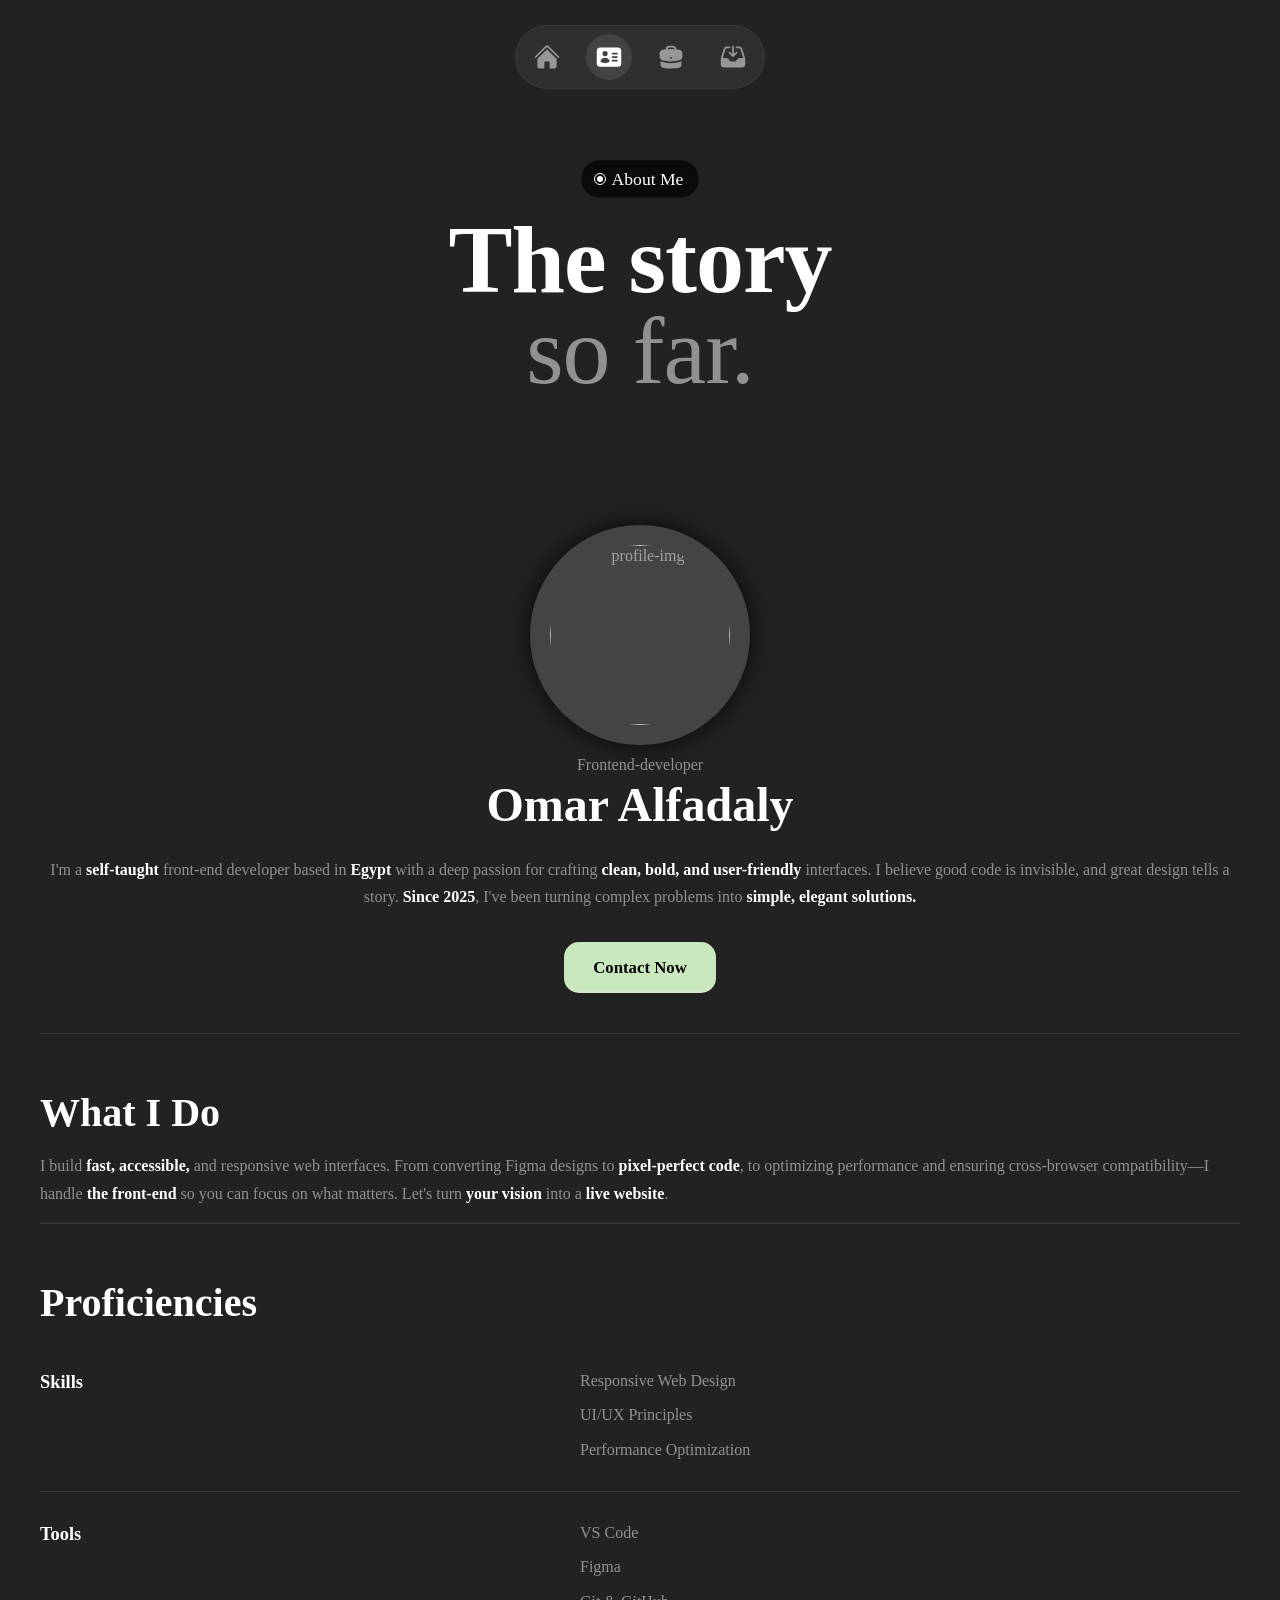
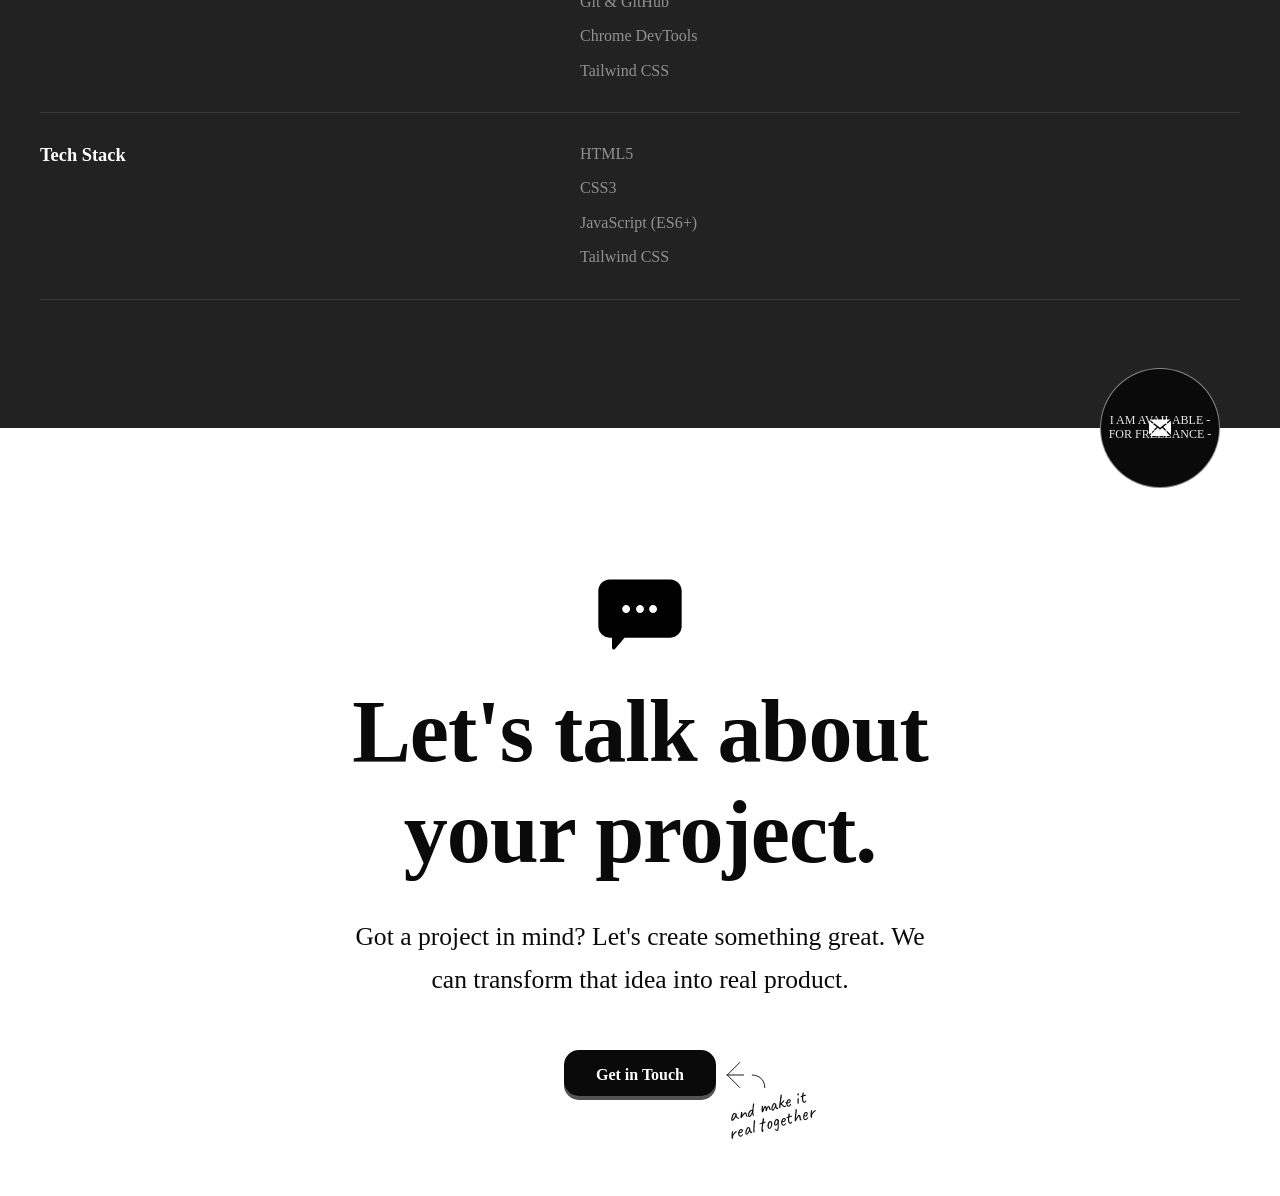
==== about.html @ 35fa27f4 "add new things" ====
<html>
  <head>
    <meta charset="UTF-8" />
    <meta name="viewport" content="width=device-width, initial-scale=1.0" />
    <meta http-equiv="X-UA-Compatible" content="ie=edge" />
    <title>About</title>
    <link rel="stylesheet" href="Css/normalize.css" />
    <link rel="stylesheet" href="/Css/framework.css" />
    <link rel="stylesheet" href="Css/main.css" />
    <link rel="preconnect" href="https://fonts.googleapis.com" />
    <link rel="preconnect" href="https://fonts.gstatic.com" crossorigin />
    <link
      href="https://fonts.googleapis.com/css2?family=Cause:wght@100..900&display=swap"
      rel="stylesheet"
    />
    <link rel="preconnect" href="https://fonts.googleapis.com" />
    <link rel="preconnect" href="https://fonts.gstatic.com" crossorigin />
    <link
      href="https://fonts.googleapis.com/css2?family=Caveat:wght@400..700&display=swap"
      rel="stylesheet"
    />
  </head>
  <body>
      <header>
    <nav>
      <ul>
        <li>
          <a href="index.html" aria-label="Home"><svg aria-hidden="true" xmlns="http://www.w3.org/2000/svg" viewBox="0 0 24 24" fill="currentColor" class="size-6">
              <path d="M11.47 3.841a.75.75 0 0 1 1.06 0l8.69 8.69a.75.75 0 1 0 1.06-1.061l-8.689-8.69a2.25 2.25 0 0 0-3.182 0l-8.69 8.69a.75.75 0 1 0 1.061 1.06l8.69-8.689Z" />
              <path d="m12 5.432 8.159 8.159c.03.03.06.058.091.086v6.198c0 1.035-.84 1.875-1.875 1.875H15a.75.75 0 0 1-.75-.75v-4.5a.75.75 0 0 0-.75-.75h-3a.75.75 0 0 0-.75.75V21a.75.75 0 0 1-.75.75H5.625a1.875 1.875 0 0 1-1.875-1.875v-6.198a2.29 2.29 0 0 0 .091-.086L12 5.432Z" />
            </svg>
          </a>
        </li>
        <li>
          <a href="about.html" class="active" aria-label"about"><svg aria-hidden"true" xmlns="http://www.w3.org/2000/svg" viewBox="0 0 24 24" fill="currentColor" class="size-6">
              <path fill-rule="evenodd" d="M4.5 3.75a3 3 0 0 0-3 3v10.5a3 3 0 0 0 3 3h15a3 3 0 0 0 3-3V6.75a3 3 0 0 0-3-3h-15Zm4.125 3a2.25 2.25 0 1 0 0 4.5 2.25 2.25 0 0 0 0-4.5Zm-3.873 8.703a4.126 4.126 0 0 1 7.746 0 .75.75 0 0 1-.351.92 7.47 7.47 0 0 1-3.522.877 7.47 7.47 0 0 1-3.522-.877.75.75 0 0 1-.351-.92ZM15 8.25a.75.75 0 0 0 0 1.5h3.75a.75.75 0 0 0 0-1.5H15ZM14.25 12a.75.75 0 0 1 .75-.75h3.75a.75.75 0 0 1 0 1.5H15a.75.75 0 0 1-.75-.75Zm.75 2.25a.75.75 0 0 0 0 1.5h3.75a.75.75 0 0 0 0-1.5H15Z" clip-rule="evenodd" />
            </svg>
          </a>
        </li>
        <li>
          <a href="projects.html"><svg xmlns="http://www.w3.org/2000/svg" viewBox="0 0 24 24" fill="currentColor" class="size-6">
              <path fill-rule="evenodd" d="M7.5 5.25a3 3 0 0 1 3-3h3a3 3 0 0 1 3 3v.205c.933.085 1.857.197 2.774.334 1.454.218 2.476 1.483 2.476 2.917v3.033c0 1.211-.734 2.352-1.936 2.752A24.726 24.726 0 0 1 12 15.75c-2.73 0-5.357-.442-7.814-1.259-1.202-.4-1.936-1.541-1.936-2.752V8.706c0-1.434 1.022-2.7 2.476-2.917A48.814 48.814 0 0 1 7.5 5.455V5.25Zm7.5 0v.09a49.488 49.488 0 0 0-6 0v-.09a1.5 1.5 0 0 1 1.5-1.5h3a1.5 1.5 0 0 1 1.5 1.5Zm-3 8.25a.75.75 0 1 0 0-1.5.75.75 0 0 0 0 1.5Z" clip-rule="evenodd" />
              <path d="M3 18.4v-2.796a4.3 4.3 0 0 0 .713.31A26.226 26.226 0 0 0 12 17.25c2.892 0 5.68-.468 8.287-1.335.252-.084.49-.189.713-.311V18.4c0 1.452-1.047 2.728-2.523 2.923-2.12.282-4.282.427-6.477.427a49.19 49.19 0 0 1-6.477-.427C4.047 21.128 3 19.852 3 18.4Z" />
            </svg>
          </a>
        </li>
        <li>
          <a href="contact.html"><svg xmlns="http://www.w3.org/2000/svg" viewBox="0 0 24 24" fill="currentColor" class="size-6">
              <path fill-rule="evenodd" d="M5.478 5.559A1.5 1.5 0 0 1 6.912 4.5H9A.75.75 0 0 0 9 3H6.912a3 3 0 0 0-2.868 2.118l-2.411 7.838a3 3 0 0 0-.133.882V18a3 3 0 0 0 3 3h15a3 3 0 0 0 3-3v-4.162c0-.299-.045-.596-.133-.882l-2.412-7.838A3 3 0 0 0 17.088 3H15a.75.75 0 0 0 0 1.5h2.088a1.5 1.5 0 0 1 1.434 1.059l2.213 7.191H17.89a3 3 0 0 0-2.684 1.658l-.256.513a1.5 1.5 0 0 1-1.342.829h-3.218a1.5 1.5 0 0 1-1.342-.83l-.256-.512a3 3 0 0 0-2.684-1.658H3.265l2.213-7.191Z" clip-rule="evenodd" />
              <path fill-rule="evenodd" d="M12 2.25a.75.75 0 0 1 .75.75v6.44l1.72-1.72a.75.75 0 1 1 1.06 1.06l-3 3a.75.75 0 0 1-1.06 0l-3-3a.75.75 0 0 1 1.06-1.06l1.72 1.72V3a.75.75 0 0 1 .75-.75Z" clip-rule="evenodd" />
            </svg>
          </a>
        </li>
      </ul>
    </nav>
  </header>
    <section class="about" id="about">
      <span class="main-header">About Me</span>
      <span class="section-header"><b>The story</b> <br />so far.</span>
      <div class="container">
        <div class="bio">
          <div class="pro-img">
            <div>
              <img src="Images/profile.jpg" alt="profile-img" />
            </div>
          </div>
          <div class="header">
            <span class="x-position">Frontend-developer</span>
            <span>Web Designer</span>
            <h2 class="about-main-header">Omar Alfadaly</h2>
          </div>
          <p>
            I'm a <strong>self-taught</strong> front-end developer based in
            <strong>Egypt</strong> with a deep passion for crafting
            <strong>clean, bold, and user-friendly</strong> interfaces. I
            believe good code is invisible, and great design tells a story.
            <strong>Since 2025</strong>, I've been turning complex problems into
            <strong>simple, elegant solutions.</strong>
          </p>
          <a class="main" href="contact.html">Contact Now</a>
        </div>
        <div class="what-ido">
          <h3>What I Do</h3>
          <p>
            I build <strong>fast, accessible,</strong> and responsive web
            interfaces. From converting Figma designs to
            <strong>pixel-perfect code</strong>, to optimizing performance and
            ensuring cross-browser compatibility—I handle <strong>the front-end</strong> so you
            can focus on what matters. Let's turn
            <strong>your vision</strong> into a <strong>live website</strong>.
          </p>
        </div>
        <div class="proficiencies">
          <h3>Proficiencies</h3>
          <div class="skills">
            <h4>Skills</h4>
            <ul>
              <li>Responsive Web Design</li>
              <li>UI/UX Principles</li>
              <li>Performance Optimization</li>
            </ul>
          </div>
          <div class="tools">
            <h4>Tools</h4>
            <ul>
              <li>VS Code</li>
              <li>Figma</li>
              <li>Git & GitHub</li>
              <li>Chrome DevTools</li>
              <li>Tailwind CSS</li>
            </ul>
          </div>
          <div class="tech-stack">
            <h4>Tech Stack</h4>
            <ul>
              <li>HTML5</li>
              <li>CSS3</li>
              <li>JavaScript (ES6+)</li>
              <li>Tailwind CSS</li>
            </ul>
          </div>
        </div>
      </div>
    </section>
          <footer class="lets-talk">
        <div>
          <div class="writing">
            <svg
              fill="#000000"
              version="1.1"
              id="Capa_1"
              xmlns="http://www.w3.org/2000/svg"
              xmlns:xlink="http://www.w3.org/1999/xlink"
              width="181px"
              height="181px"
              viewBox="-30.22 -30.22 362.61 362.61"
              xml:space="preserve"
              transform="matrix(-1, 0, 0, 1, 0, 0)rotate(0)"
              stroke="#000000"
              stroke-width="0.0030216699999999997"
            >
              <g id="SVGRepo_bgCarrier" stroke-width="0"></g>
              <g
                id="SVGRepo_tracerCarrier"
                stroke-linecap="round"
                stroke-linejoin="round"
                stroke="#666666"
                stroke-width="1.8130019999999998"
              ></g>
              <g id="SVGRepo_iconCarrier">
                <g>
                  <path
                    d="M261.155,24.004H41.007C18.39,24.004,0,42.402,0,65.017v129.092c0,22.613,18.39,41.012,41.007,41.012h166.17l34.588,40.869 c1.183,1.405,2.918,2.174,4.695,2.174c0.709,0,1.418-0.133,2.114-0.385c2.426-0.889,4.035-3.194,4.035-5.764V235.12h8.551 c22.614,0,41.007-18.398,41.007-41.012V65.017C302.162,42.402,283.775,24.004,261.155,24.004z M103.751,145.733 c-7.944,0-14.384-6.438-14.384-14.376c0-7.95,6.44-14.387,14.384-14.387c7.938,0,14.381,6.437,14.381,14.387 C118.132,139.296,111.689,145.733,103.751,145.733z M151.078,145.733c-7.944,0-14.381-6.438-14.381-14.376 c0-7.95,6.437-14.387,14.381-14.387c7.938,0,14.379,6.437,14.379,14.387C165.457,139.296,159.016,145.733,151.078,145.733z M201.365,145.733c-7.944,0-14.388-6.438-14.388-14.376c0-7.95,6.443-14.387,14.388-14.387c7.938,0,14.382,6.437,14.382,14.387 C215.747,139.296,209.303,145.733,201.365,145.733z"
                  ></path>
                </g>
              </g>
            </svg>
          </div>
          <span class="available"
            ><div class="circle-icon">
              <svg
                viewBox="0 -3.5 32 32"
                version="1.1"
                xmlns="http://www.w3.org/2000/svg"
                xmlns:xlink="http://www.w3.org/1999/xlink"
                xmlns:sketch="http://www.bohemiancoding.com/sketch/ns"
                fill="#ffffff"
              >
                <g id="SVGRepo_bgCarrier" stroke-width="0"></g>
                <g
                  id="SVGRepo_tracerCarrier"
                  stroke-linecap="round"
                  stroke-linejoin="round"
                ></g>
                <g id="SVGRepo_iconCarrier">
                  <title>mail</title>
                  <desc>Created with Sketch Beta.</desc>
                  <defs></defs>
                  <g
                    id="Page-1"
                    stroke="none"
                    stroke-width="1"
                    fill="none"
                    fill-rule="evenodd"
                    sketch:type="MSPage"
                  >
                    <g
                      id="Icon-Set-Filled"
                      sketch:type="MSLayerGroup"
                      transform="translate(-414.000000, -261.000000)"
                      fill="#ffffff"
                    >
                      <path
                        d="M430,275.916 L426.684,273.167 L415.115,285.01 L444.591,285.01 L433.235,273.147 L430,275.916 L430,275.916 Z M434.89,271.89 L445.892,283.329 C445.955,283.107 446,282.877 446,282.634 L446,262.862 L434.89,271.89 L434.89,271.89 Z M414,262.816 L414,282.634 C414,282.877 414.045,283.107 414.108,283.329 L425.147,271.927 L414,262.816 L414,262.816 Z M445,261 L415,261 L430,273.019 L445,261 L445,261 Z"
                        id="mail"
                        sketch:type="MSShapeGroup"
                      ></path>
                    </g>
                  </g>
                </g>
              </svg>
            </div>
            <div class="circle-text" id="my-circle-text">
              I AM AVAILABLE - FOR FREELANCE -
            </div>
          </span>
          <span class="head">Let's talk about your project.</span>
          <p>
            Got a project in mind? Let's create something great. We can
            transform that idea into real product.
          </p>
          <div class="getin-touch">
            <a href="contact.html">Get in Touch</a>
            <div class="arrow">
              <svg
                viewBox="0 0 24 24"
                fill="none"
                xmlns="http://www.w3.org/2000/svg"
                transform="rotate(270)"
              >
                <g id="SVGRepo_bgCarrier" stroke-width="0"></g>
                <g
                  id="SVGRepo_tracerCarrier"
                  stroke-linecap="round"
                  stroke-linejoin="round"
                  stroke="#CCCCCC"
                  stroke-width="0.144"
                ></g>
                <g id="SVGRepo_iconCarrier">
                  <path
                    d="M12 4.5L17 9.5M12 4.5L7 9.5M12 4.5L12 11M12 14.5C12 16.1667 11 19.5 7 19.5"
                    stroke="#000000"
                    stroke-width="0.36"
                    stroke-linecap="round"
                    stroke-linejoin="round"
                  ></path>
                </g>
              </svg>
            </div>
            <p class="together">
              and make it <br />
              real together
            </p>
          </div>
        </div>
      </footer>
    <script src="https://cdn.jsdelivr.net/npm/circletype@2.3.0/dist/circletype.min.js"></script>

    <!-- ۲. الكود السحري بتاعنا -->
    <script>
      // بنختار العنصر اللي فيه النص بتاعنا
      var element = document.getElementById("my-circle-text");

      // بننشئ دايرة جديدة حوالين النص
      var circleType = new CircleType(element);

      // ونسيب Half القطر فاضي، المكتبة هتظبطه تلقائي
      circleType.radius();
    </script>
  </body>
</html>
---- Css/framework.css ----
.center-flex {
  display: flex;
  align-items: center;
  justify-content: center;
}

.between-flex {
  display: flex;
  align-items: center;
  justify-content: space-between;
}

.center-position {
  position: absolute;
  top: 50%;
  left: 50%;
  transform: translate(-50%, -50%);
}

.y-position {
  position: absolute;
  top: 50%;
  transform: translateY(-50%);
}

.x-position {
  position: absolute;
  left: 50%;
  transform: translateX(-50%);
}

.circle-100 {
  width: 100px;
  height: 100px;
  border-radius: 50%;
}

.circle-200 {
  width: 200px;
  height: 200px;
  border-radius: 50%;
}
---- Css/main.css ----
* {
  box-sizing: border-box;
  font-family: "Cause", cursive;
}

/* ===== Light Mode (Default) ===== */
:root {
  /* خلفيات */
  --color-bg-primary: #222222; /* الخلفية الرئيسية (البيج كاملة) */
  --color-bg-secondary: #0a0a0a; /* خلفية الأقسام المختلفة */
  --color-bg-tertiary: #0a0a0a; /* خلفية البطاقات والعناصر المرتفعة */

  /* نصوص */
  --color-text-primary: #ffffff; /* النص الأساسي (عناوين وفقرات رئيسية) */
  --color-text-secondary: rgba(
    255,
    255,
    255,
    0.75
  ); /* نص ثانوي (وصف، تواريخ) */
  --color-text-tertiary: rgba(255, 255, 255, 0.5); /* نص خافت جداً */
  --color-text-inverted: #000000; /* نص معكوس على خلفيات فاتحة */

  /* إبراز وتفاعل */
  --color-accent: #2b7fff; /* لون الإبراز الأساسي (أزرق) */
  --color-accent-hover: #1a5fd4; /* لون الإبراز عند التحويم */
  --color-accent-subtle: rgba(43, 127, 255, 0.15); /* خلفية خفيفة للإبراز */

  /* تأثيرات خاصة */
  --color-effect: #cae8bd; /* لون التأثيرات الخضراء (زي stroke خفيف أو glow) */

  /* حدود وفواصل */
  --color-border: #2a2a2a; /* حدود خفيفة داكنة */
  --color-border-light: #333333; /* حدود أفتح قليلاً */

  --main-line-height: 1.7;

  /* ظلال (للعناصر المرتفعة) */
  --shadow-sm: 0 2px 4px rgba(0, 0, 0, 0.4);
  --shadow-md: 0 6px 12px rgba(0, 0, 0, 0.5);
  --shadow-lg: 0 12px 24px rgba(0, 0, 0, 0.6);

  /* لون الخلفية للـ body مثلاً */
  --color-body: var(--color-bg-primary);
}

html {
  scroll-behavior: smooth;
}

body {
  background: var(--color-bg-primary, #222222);
  color: var(--color-text-tertiary);
}

section:not(.projects) {
  overflow: hidden;
}

@media (min-width: 768px) {
  section {
    padding: 15rem 1.5rem 0;
  }
}

.container {
  padding-right: 1rem;
  padding-left: 1rem;
  margin-right: auto;
  margin-left: auto;
}

/* الشاشات الكبيرة جداً (الديسكتوب العريض، >= 1200px) */
@media (min-width: 1200px) {
  .container {
    max-width: 1632px;
  }
}

/* Headers */

.main-header {
  display: block;
  color: var(--color-text-primary, #ffffff);
  background-color: #0a0a0a;
  font-weight: 500;
  font-size: 1.1rem;
  width: fit-content;
  padding: 8px 15px 8px 30px;
  margin: 0 auto 2.5rem;
  position: relative;
  border-radius: 50px;
  border: 1px solid rgba(255, 255, 255, 0.03);
  opacity: 0;
  transform: translateX(-150px);
  animation: smooth-right 1.25s 0.6s cubic-bezier(0.075, 0.82, 0.165, 1)
    forwards;
}

@media (min-width: 768px) {
  .main-header {
    font-size: 1.1rem;
    margin: 0 auto 3rem;
    transform: translateX(-300px);
    animation: smooth-right 1.5s 1s cubic-bezier(0.075, 0.82, 0.165, 1) forwards;
  }
}

.main-header::before {
  content: "";
  position: absolute;
  left: 15px;
  top: 50%;
  transform: translateY(-50%);
  width: 6px;
  height: 6px;
  border-radius: 50%;
  background-color: var(--color-text-primary, #ffffff);
}

.main-header::after {
  content: "";
  position: absolute;
  left: 12px;
  top: 50%;
  transform: translateY(-50%);
  width: 10px;
  height: 10px;
  border: 1px solid var(--color-text-primary, #ffffff);
  border-radius: 50%;
}

.second-header {
  display: flex;
  align-items: center;
  justify-content: space-between;
  gap: 1rem;
}

.second-header .third-header {
  color: var(--color-text-secondary, rgba(255, 255, 255, 0.75));
  font-size: 1.2rem;
  width: fit-content;
}

@media (min-width: 768px) {
  .second-header .third-header {
    font-size: 1.5rem;
  }
}

.second-header .third-header > span {
  color: var(--color-text-primary, #ffffff);
}

.second-header > .line {
  height: 2px;
  width: 1px;
  flex: 1 0 0;
  background-color: rgba(255, 255, 255, 0.08);
}

.second-header > a {
  color: var(--color-effect);
  box-shadow: none;
  transition: all 0.1s ease-in;
}

@media (min-width: 768px) {
  .second-header > a:hover {
    color: white;
  }
}

section .section-header {
  display: block;
  text-align: center;
  font-size: 2.5rem;
  line-height: 0.95;
  letter-spacing: -1px;
  transform: translateX(150px);
  opacity: 0;
  margin: -2rem 0 4rem;
  animation: smooth-right 1.25s 0.6s cubic-bezier(0.075, 0.82, 0.165, 1)
    forwards;
}

@media (min-width: 768px) {
  section .section-header {
    font-size: 4rem;
    margin: -2rem 0 6rem;
    animation: smooth-right 1.25s 1.05s cubic-bezier(0.075, 0.82, 0.165, 1)
      forwards;
  }
}

@media (min-width: 1199px) {
  section .section-header {
    font-size: 6rem;
    margin: -2rem 0 8rem;
  }
}

section .section-header b {
  color: white;
  font-weight: 600;
}

/* Headers end */

/* Buttons start */

a:not(nav a) {
  box-shadow: inset 0 -4px 0 0 rgba(255, 255, 255, 0.1);
}

a.main:hover {
  box-shadow: 0 8px 25px rgba(202, 232, 189, 0.3);
}

@media (max-width: 767px) {
  a > span:first-child {
    display: none;
  }
}

@media (min-width: 768px) {
  a:not(nav a) {
    transition:
      opacity 0.1s cubic-bezier(0.075, 0.82, 0.165, 1),
      transform 0.2s ease-in;
    overflow: hidden;
    position: relative;
  }

  a > span {
    display: block;
    transition: all 0.3s ease;
  }

  a:hover:not(nav a) {
    opacity: 0.9;
    transform: translateY(-2px);
  }

  a:active:not(nav a) {
    transform: scale(0.99);
  }

  a:hover > span:first-child {
    transform: translateY(-2.2rem);
    opacity: 0;
  }

  a:hover > span:last-child {
    transform: translateY(-1.2rem);
    opacity: 1;
  }

  a > span:last-child {
    transform: translateY(2rem);
    opacity: 0;
  }
}

/* Footer starts */

.lets-talk {
  background-color: white;
  color: var(--color-bg-secondary);
  padding: 6rem 2rem;
  text-align: center;
  position: relative;
}

@media (max-width: 767px) {
  .lets-talk {
    padding: 6rem 2rem 8rem;
  }
}

.lets-talk > div {
  max-width: 600px;
  margin: 0 auto;
}

.lets-talk .writing {
  margin: 0 0 -1.5rem;
}

.lets-talk .writing svg {
  width: 100px;
}

.lets-talk .available {
  display: flex;
  align-items: center;
  justify-content: center;
  height: 120px;
  width: 120px;
  border-radius: 50%;
  background-color: var(--color-bg-secondary);
  border: 1px solid rgba(255, 255, 255, 0.5);
  position: absolute;
  right: 30px;
  top: -60px;
}

@media (min-width: 768px) {
  .lets-talk .available {
    right: 60px;
  }
}

@media (min-width: 1400px) {
  .lets-talk .available {
    right: 180px;
  }
}

.lets-talk .available .circle-icon {
  height: 22px;
}

.lets-talk .available svg {
  width: 22px;
}

.lets-talk .available .circle-text {
  font-size: 0.75rem;
  color: rgba(255, 255, 255, 0.9);
  position: absolute;
  top: 0;
  left: 0;
  height: 100%;
  width: 100%;
  display: flex;
  align-items: center;
  justify-content: center;
  animation: spin 15s infinite linear alternate;
}

.lets-talk .head {
  display: block;
  font-size: 3.5rem;
  font-weight: 600;
  letter-spacing: -1px;
  margin: 0 0 2rem;
}

.lets-talk div > p {
  line-height: var(--main-line-height);
  font-size: 1.4rem;
  margin: 0 0 3rem;
}

@media (min-width: 768px) {
  .lets-talk .head {
    font-size: 5.5rem;
  }
  .lets-talk div > p {
    font-size: 1.6rem;
  }
}

.lets-talk .getin-touch {
  position: relative;
  width: fit-content;
  margin: 0 auto;
}

.lets-talk .getin-touch > a {
  padding: 1rem 2rem;
  display: block;
  margin: 1rem auto 0;
  height: 50px;
  border-radius: 15px;
  background: var(--color-bg-secondary);
  color: white;
  font-size: 1rem;
  font-weight: 600;
  box-shadow: inset 0 -4px 0 0 rgba(255, 255, 255, 0.3);
}

.lets-talk .getin-touch .arrow svg {
  width: 60px;
  position: absolute;
  right: -60px;
  top: 50%;
  transform: translateY(-50%) rotate(-90deg);
}

.lets-talk .together {
  font-family: "Caveat", sans-serif;
  position: absolute;
  right: -97px;
  top: 129%;
  transform: translateY(-50%) rotate(-15deg);
  line-height: 0.85;
  font-size: 1.25rem;
}

/* Footer ends */

ul {
  margin: 0;
  padding: 0;
}

li {
  list-style: none;
  margin: 0;
  padding: 0;
}

a {
  text-decoration: none;
}

@media (max-width: 767px) {
  nav {
    position: fixed;
    left: 50%;
    transform: translateX(-50%);
    z-index: 10000;
    bottom: 25px;
  }
}

@media (min-width: 768px) {
  nav {
    position: fixed;
    left: 50%;
    transform: translateX(-50%);
    z-index: 1000;
    top: 25px;
  }
}

nav ul {
  display: flex;
  align-items: center;
  justify-content: space-between;
  gap: 1rem;
  padding: 0.5rem;
  border: 1px solid transparent;
  border-radius: 50px;
  border: solid 1px rgba(255, 255, 255, 0.05);
  background-color: rgba(255, 255, 255, 0.06);
  backdrop-filter: blur(15px);
}

nav ul li {
  width: 46px;
  height: 46px;
}

nav ul li > a {
  height: 100%;
  display: flex;
  justify-content: center;
  align-items: center;
}

nav ul li > a.active {
  background-color: rgba(255, 255, 255, 0.1);
  border-radius: 50%;
}

nav ul li > a.active svg {
  color: #ffffff;
}

svg {
  width: 28px;
  color: rgba(255, 255, 255, 0.5);
}

.landing-page {
  min-height: 100dvh;
  background: #222222;
  display: flex;
  justify-content: center;
  align-items: center;
}

.landing-page > div {
  text-align: center;
}

.landing-page > div h1 {
  margin: 0;
  font-size: 4rem;
  text-align: center;
}

@media (min-width: 768px) {
  .landing-page > div h1 {
    font-size: 5rem;
  }
}

.landing-page > div h1 span:first-child {
  color: var(--color-text-primary, #ffffff);
}

.landing-page > div h1 span:last-child {
  opacity: 0;
  display: inline-block;
  animation: move-up 1s cubic-bezier(0.075, 0.82, 0.165, 1) forwards;
}

@media (min-width: 768px) {
  .landing-page > div h1 span:last-child {
    opacity: 0;
    transform: translateX(100px);
    animation: smooth-right 1s cubic-bezier(0.45, 0, 0.54, 0.82) forwards;
  }
}

.landing-page p {
  line-height: var(--main-line-height, 1.7);
  margin: 1.5rem 0 2rem;
  font-weight: 400;
}

@media (min-width: 768px) {
  .landing-page p {
    font-size: 1.25rem;
  }
}

.landing-page p > span {
  display: block;
  opacity: 0;
}

.landing-page p > span:first-child {
  animation: move-up 1s 1s cubic-bezier(0.55, 0.055, 0.675, 0.19) forwards;
}

.landing-page p > span:nth-child(2) {
  animation: move-up 1s 1.5s cubic-bezier(0.55, 0.055, 0.675, 0.19) forwards;
}

.landing-page p > span:last-child {
  animation: move-up 1s 2s cubic-bezier(0.55, 0.055, 0.675, 0.19) forwards;
}

.landing-page > div p strong {
  font-weight: 600;
  color: var(--color-text-primary, #ffffff);
}

.landing-page > div .buttons a {
  display: block;
  padding: 22px 0;
  border-radius: 15px;
  font-weight: 900;
  width: fit-content;
  margin: 0 auto;
  font-size: 1.1rem;
  width: 70%;
  height: 64px;
  max-width: 300px;
  opacity: 0;
  cursor: pointer;
  animation: fadein-btn 0.7s 2.75s cubic-bezier(0.755, 0.05, 0.855, 0.06)
    forwards;
}

@media (min-width: 768px) {
  .landing-page > div .buttons {
    display: flex;
    align-items: center;
    justify-content: center;
    gap: 1rem;
  }
  .landing-page > div .buttons a {
    display: inline-block;
    width: 185px;
    margin: 0;
  }
}

.landing-page > div .buttons a:first-child {
  margin-bottom: 1rem;
  background-color: var(--color-effect);
  color: var(--color-text-inverted);
}

.landing-page > div .buttons a:last-child {
  box-shadow: inset 0 -4px 0 0 rgba(255, 255, 255, 0.35);
  background-color: var(--color-bg-tertiary, #0a0a0a);
  color: var(--color-text-primary, #ffffff);
}

@media (min-width: 768px) {
  .landing-page > div .buttons a:first-child {
    margin-bottom: 0;
  }
}

@media (max-width: 767px) {
  .projects-section {
    padding-top: 3rem;
  }
}

.projects .headers-holder {
  overflow: hidden;
}

.projects > .container {
  display: flex;
  flex-direction: column;
  gap: 1.5rem;
}

@media (min-width: 809px) {
  .projects > .container {
    gap: 2.5rem;
  }
}

.projects .second-header > a {
  height: fit-content;
  font-size: 1.15rem;
  font-weight: 900;
}

.projects .projects-holder {
  padding-bottom: 4.5rem;
  animation: smooth-up 1.5s cubic-bezier(0.075, 0.82, 0.165, 1) forwards;
  transform: translateY(500px);
  opacity: 0;
}

@media (min-width: 809px) {
  .projects .projects-holder {
    position: relative;
    display: grid;
    grid-template-columns: repeat(auto-fill, minmax(350px, 1fr));
    gap: 0.5rem;
  }
}

@media (min-width: 1110px) {
  .projects .projects-holder {
    grid-template-columns: repeat(2, 1fr);
  }
}

.projects .projects-holder .last-child-holder {
  position: sticky;
  top: 25px;
  grid-column: 1 / -1;
}

.projects .projects-holder .last-child-holder .inner-wrapper {
  padding-bottom: 4rem;
  width: 100%;
  margin: 0 auto;
}

@media (min-width: 810px) {
  .projects .projects-holder .last-child-holder .inner-wrapper {
    width: calc((100% - 0.5rem) / 2);
  }
}

.projects .projects-holder .project {
  padding: 0.4rem;
  background-color: var(--color-bg-secondary);
  border-radius: 15px;
  margin: 0 0 16rem;
  position: sticky;
  top: 25px;
}

.projects .projects-holder .last-child-project {
  margin: 0;
  position: static;
}

@media (min-width: 810px) {
  .projects .projects-holder .project {
    position: static;
    margin-bottom: 0;
    transition: all 0.5s ease-in-out;
  }

  .projects .projects-holder .project:hover {
    background-color: white;
  }

  .projects .projects-holder .project:hover .info {
    color: var(--color-bg-secondary);
  }

  .projects .projects-holder .project:hover img {
    transform: scale(1.15);
    filter: blur(2.5px);
  }

  .projects .projects-holder .project .info h3,
  .projects .projects-holder .project .info p,
  .projects .projects-holder .project .info .date {
    transition: all 0.5s cubic-bezier(0.175, 0.885, 0.32, 1.275);
  }
}

.projects .projects-holder .project .img {
  flex: 1;
  overflow: hidden;
  border-radius: 15px;
  position: relative;
}

.projects .projects-holder .project .img > a {
  position: absolute;
  left: 50%;
  top: calc(50% + 32.5px);
  transform: translate(-50%, -50%) scale(0);
  padding: 1rem 1.5rem;
  background-color: white;
  color: var(--color-bg-secondary);
  border-radius: 15px;
  font-size: 0.9rem;
  font-weight: 600;
  opacity: 0;
  z-index: 1000;
  transition:
    transform 0.5s 0.3s cubic-bezier(0.175, 0.885, 0.32, 1.275),
    opacity 0.5s 0.3s ease;
  z-index: 10;
  box-shadow: 0 8px 20px rgba(0, 0, 0, 0.6);
}

@media (min-width: 768px) {
  .projects .projects-holder .project:hover .img > a {
    transform: translate(-50%, -50%) scale(1);
    opacity: 1;
  }
}

.projects .projects-holder .project img {
  max-width: 100%;
  border-radius: 15px;
  transform: scale(1.25);
  transition: all 0.5s ease-in;
}

.projects .projects-holder .project .info {
  color: white;
  font-size: 0.875rem;
  display: flex;
  align-items: center;
  justify-content: space-between;
  padding: 0.5rem;
}

.projects .projects-holder .project .info > div {
  display: flex;
  flex-direction: column;
  gap: 0.5rem;
}

.projects .projects-holder .project .info .date {
  align-self: flex-end;
}

.projects .projects-holder .project .info h3 {
  margin: 0;
  font-size: 1rem;
}

.projects .projects-holder .project .info h3 > span,
.projects .projects-holder .project .info p > span {
  display: block;
}

.projects .projects-holder .project .info p {
  margin: 0;
}

.projects .projects-holder .project .review {
  padding: 6px;
  border-radius: 6px;
  margin: 0;
  background-color: #222222;
  color: white;
}

@media (min-width: 768px) {
  .projects .projects-holder .project .review {
    display: none;
  }
}

@media (min-width: 1200px) {
  .projects .projects-holder .project .review .git-code {
    background-color: var(--color-bg-tertiary);
    color: white;
  }

  .projects .projects-holder .project .review .live-demo {
    background-color: var(--color-effect);
    color: black;
  }
}

.projects .projects-holder .see-more-holder {
  grid-column: span 2;
}

.projects .projects-holder .see-more-text {
  text-align: center;
  margin: 4rem auto 1rem;
  font-size: 1.15rem;
  text-transform: capitalize;
  line-height: 1.3;
}

.projects .projects-holder .see-more-text > span {
  color: white;
  text-transform: uppercase;
}

.projects .projects-holder .see-more-btn {
  display: block;
  width: fit-content;
  height: 60px;
  border-radius: 15px;
  margin: 0 auto 0;
  padding: 1.25rem 1.5rem;
  font-weight: 600;
  background-color: var(--color-bg-secondary);
  color: white;
  box-shadow: inset 0 -4px 0 0 rgba(255, 255, 255, 0.35);
}

@media (min-width: 768px) {
  .projects .projects-holder .see-more-text {
    font-size: 1.5rem;
  }
}

.projects .projects-holder .last-child-holder .last-text {
  line-height: 1.35;
  font-size: 1.5rem;
  margin: 4rem auto 0;
  text-align: center;
}

.projects .projects-holder .last-child-holder .last-text b {
  color: white;
}

.about {
  padding-top: 3rem;
}

@media (min-width: 768px) {
  .about {
    padding-top: 10rem;
  }
}

.about > .container {
  padding-bottom: 8rem;
}

.about .container > div:not(:last-child) {
  margin-bottom: 3.5rem;
  border-bottom: 1px solid rgba(255, 255, 255, 0.1);
}

.about .bio {
  text-align: center;
  padding-bottom: 2.5rem;
  margin-bottom: 5rem;
  position: relative;
  transform: translateY(500px);
  animation: move-down 1.5s cubic-bezier(0.075, 0.82, 0.165, 1) forwards;
  opacity: 0;
}

.about .about-main-header,
.about h3,
.about strong {
  color: var(--color-text-primary, #ffffff);
}

.about h3 {
  font-size: 2.5rem;
  margin: 0 0 0.875rem;
}

.about .bio .pro-img {
  width: fit-content;
  height: fit-content;
  margin: 0 auto 2rem;
  padding: 1.25rem;
  background-color: #444444;
  box-shadow: 0 0 25px rgba(0, 0, 0, 0.8);
  transition: all 0.4s ease-in-out;
  border-radius: 50%;
}

.about .bio .pro-img > div {
  width: 180px;
  height: 180px;
  overflow: hidden;
  border-radius: 50%;
  text-align: center;
  display: flex;
  align-items: center;
  justify-content: center;
}

.about .bio .pro-img img {
  width: 100%;
  height: 100%;
  border-radius: 50%;
  object-fit: cover;
  object-position: 0 17.5%;
  filter: grayscale(100%);
  transition: all 0.5s ease-in-out;
}

.about .bio .pro-img:hover img {
  filter: grayscale(0%); /* الألوان الأصلية ترجع */
  transform: scale(1.05); /* تكبير بسيط جداً */
}

.about .bio .header {
  position: relative;
}

.about .bio .header > span {
  position: absolute;
  left: 50%;
  top: -12px;
  transform: translate(-50%, -50%);
}

.about .bio .header > span:first-of-type {
  animation: fadeout 6s infinite ease;
}

.about .bio .header > span:last-of-type {
  opacity: 0;
  animation: fadein 6s 1.94s infinite ease backwards;
}

.about .bio h2 {
  font-size: 3rem;
  margin: 0;
}

.about .bio p {
  margin: 1.5rem 0;
  line-height: var(--main-line-height, 1.7);
}

.about .bio > a {
  display: block;
  margin: 2rem auto 0;
  background-color: var(--color-effect);
  color: black;
  padding: 1rem 1.8rem;
  border-radius: 15px;
  width: fit-content;
  font-weight: 700;
  font-size: 1.05rem;
}

.about .what-ido p {
  line-height: var(--main-line-height, 1.7);
}

.proficiencies > div {
  display: flex;
  padding: 2rem 0;
  border-bottom: 1px solid rgba(255, 255, 255, 0.1);
}

.proficiencies h4 {
  width: 45%;
}

.proficiencies ul {
  flex: 1;
}

.proficiencies h4 {
  margin: 0;
  color: white;
  font-size: 1.15rem;
}

.about .proficiencies ul li:not(:last-child) {
  padding-bottom: 1rem;
}

.contact {
  display: flex;
  align-items: center;
  justify-content: center;
  flex-direction: column;
  max-width: 1000px;
  margin: 0 auto;
  padding: 15rem 1.5rem 10rem;
  color: var(--color-text-tertiary);
}

@media (max-width: 768px) {
  .contact {
    padding: 3rem 1.5rem 10rem;
  }
}

.contact .contact-grid {
  display: grid;
  gap: 1.5rem;
}

@media (min-width: 992px) {
  .contact .contact-grid {
    grid-template-columns: 1fr 1fr;
  }
}

.contact .contact-grid .contact-box {
  background-color: var(--color-bg-secondary);
  padding: 3rem 2rem;
  border-radius: 24px;
  display: flex;
  flex-direction: column;
  box-shadow:
    0 2px 4px rgba(0, 0, 0, 0.4),
    0 8px 16px rgba(0, 0, 0, 0.5),
    0 16px 40px rgba(0, 0, 0, 0.6);
  animation: smooth-up 1.5s cubic-bezier(0.075, 0.82, 0.165, 1) forwards;
  transform: translateY(500px);
  opacity: 0;
}

.contact .contact-grid .contact-box .img-holder {
  width: 40px;
  height: 40px;
  margin: 0 auto;
}

.contact .contact-grid .contact-box .img-holder img {
  width: 100%;
  max-width: 100%;
  border-radius: 50%;
  object-fit: cover;
  object-position: 50% 20%;
}

.contact .contact-grid .contact-info {
  text-align: center;
}

.contact .contact-grid .contact-info > div:not(:last-child) {
  border-bottom: 1px solid rgba(255, 255, 255, 0.05);
}

.contact .contact-grid .contact-box .contact-header {
  margin: 0.5rem 0 2rem;
  padding: 1rem 0;
}

.contact .contact-grid .contact-box .contact-header h2 {
  font-size: 3rem;
  color: white;
  margin: 0 0 2rem;
}

@media (min-width: 768px) {
  .contact .contact-grid .contact-box .contact-header h2 {
    font-size: 4rem;
  }
}

.contact .contact-grid .contact-box .contact-header p {
  font-size: 1.15rem;
  line-height: var(--main-line-height);
}

.contact .contact-grid .contact-box .contact-header p > b {
  color: white;
}

.contact .contact-grid .contact-box .email-section {
  display: flex;
  align-items: center;
  justify-content: center;
  flex-direction: column;
  padding-bottom: 2.15rem;
  margin-bottom: 2rem;
}

.contact .contact-grid .contact-box .email-section > svg {
  width: 35px;
  height: 35px;
  color: var(--color-effect);
}

.contact .contact-grid .contact-box .email-section .email-label {
  margin: 1rem 0;
  font-size: 0.9rem;
}

.contact .contact-grid .contact-box .email-section .email-link {
  font-size: 1.15rem;
  color: white;
  transition: all 0.3s ease-in-out;
  height: fit-content;
  box-shadow: none;
}

.contact .contact-grid .contact-box .email-section .email-link:hover {
  transform: translateY(-2px);
  color: var(--color-effect);
  text-decoration: underline;
}

.contact .contact-grid .contact-box .email-section .email-link:active {
  transform: scale(0.99);
}

.contact .contact-grid .contact-box .social-links {
  display: flex;
  align-items: center;
  justify-content: center;
  gap: 1.5rem;
}

.contact .contact-grid .contact-box .social-links .social-link {
  height: fit-content;
  box-shadow: none;
  width: 44px;
  height: 44px;
  display: flex;
  justify-content: center;
  align-items: center;
}

.contact .contact-grid .contact-box .social-links .social-link > svg {
  width: 22px;
  height: 22px;
  transition: all 0.3s ease-in-out;
}

.contact .contact-grid .contact-box .social-links .social-link:hover > svg {
  color: var(--color-effect);
  transform: translateY(-2px);
}

.contact .contact-grid .contact-box .social-links .social-link:active > svg {
  transform: scale(0.99);
}

.contact .contact-grid .contact-form-wrapper h3 {
  text-transform: capitalize;
  color: white;
  margin: 1rem auto 3rem;
  font-size: 1.5rem;
}

.contact .contact-grid .contact-form-wrapper .contact-form {
  display: flex;
  flex-direction: column;
  gap: 1.25rem;
}

.contact .contact-grid .contact-form-wrapper .contact-form .form-group {
  display: flex;
  flex-direction: column;
  gap: 0.5rem;
}

.contact .contact-grid .contact-form-wrapper .contact-form .form-group label {
  color: rgba(255, 255, 255, 0.9);
  font-size: 0.9rem;
  font-weight: 500;
}

.contact
  .contact-grid
  .contact-form-wrapper
  .contact-form
  .form-group
  .input-wrapper {
  position: relative;
}

.contact
  .contact-grid
  .contact-form-wrapper
  .contact-form
  .form-group
  .input-wrapper
  > svg {
  position: absolute;
  left: 10px;
  top: 50%;
  transform: translateY(-50%);
  width: 22px;
  height: 22px;
}

.contact
  .contact-grid
  .contact-form-wrapper
  .contact-form
  .form-group
  .input-wrapper
  > input,
.contact
  .contact-grid
  .contact-form-wrapper
  .contact-form
  .form-group
  .input-wrapper
  > textarea {
  width: 100%;
  max-width: 100%;
  padding: 0.9rem 1rem 0.9rem 2.8rem;
  border-radius: 15px;
  background-color: rgba(255, 255, 255, 0.04);
  border: 1px solid rgba(255, 255, 255, 0.08);
  outline: none;
  transition: border-color 0.2s;
  color: white;
  caret-color: white;
  font-size: 0.95rem;
}

.contact
  .contact-grid
  .contact-form-wrapper
  .contact-form
  .form-group
  .input-wrapper
  > textarea {
  resize: none;
  min-height: 150px;
}

.contact
  .contact-grid
  .contact-form-wrapper
  .contact-form
  .form-group
  .input-wrapper
  > input:focus,
.contact
  .contact-grid
  .contact-form-wrapper
  .contact-form
  .form-group
  .input-wrapper
  > textarea:focus {
  border-color: var(--color-effect);
}

.contact
  .contact-grid
  .contact-form-wrapper
  .contact-form
  .form-group
  .input-wrapper:focus-within
  .input-icon,
.contact
  .contact-grid
  .contact-form-wrapper
  .contact-form
  .form-group
  .input-wrapper:focus-within
  .input-icon {
  color: var(--color-effect);
}

.contact
  .contact-grid
  .contact-form-wrapper
  .contact-form
  .form-group:last-of-type
  .input-wrapper
  > svg {
  top: 25px;
}

.contact .contact-grid .contact-form-wrapper .contact-form > button {
  padding: 1rem;
  font-size: 1.1rem;
  font-weight: 700;
  border-radius: 30px;
  background-color: var(--color-effect);
  box-shadow: 0 8px 25px rgba(202, 232, 189, 0.3);
  transition: all 0.3s ease-in-out;
  cursor: pointer;
}

.contact .contact-grid .contact-form-wrapper .contact-form > button:hover {
  transform: translateY(-2px);
  background-color: white;
  box-shadow: none;
}

.contact .contact-grid .contact-form-wrapper .contact-form > button:active {
  transform: scale(0.99);
}

@keyframes smooth-right {
  to {
    transform: translateX(0);
    opacity: 1;
  }
}

@keyframes move-up {
  from {
    transform: translateY(40px);
  }
  to {
    opacity: 1;
    transform: translateY(0);
  }
}

@keyframes move-down {
  to {
    transform: translateY(0) scale(1);
    opacity: 1;
  }
}

@keyframes fadein-btn {
  to {
    opacity: 1;
  }
}

@keyframes fadein {
  1% {
    opacity: 1;
  }
  45% {
    opacity: 1;
  }
  65% {
    opacity: 0;
  }
  100% {
    opacity: 0;
  }
}

@keyframes fadeout {
  29% {
    opacity: 1;
  }
  44% {
    opacity: 0;
  }
  83% {
    opacity: 0;
  }
  84% {
    opacity: 1;
  }
  100% {
    opacity: 1;
  }
}

@keyframes btn-move {
  top {
    margin-top: 0px;
  }
}

@keyframes spin {
  to {
    transform: rotate(360deg);
  }
}

@keyframes smooth-up {
  to {
    transform: translateY(0);
    opacity: 1;
  }
}
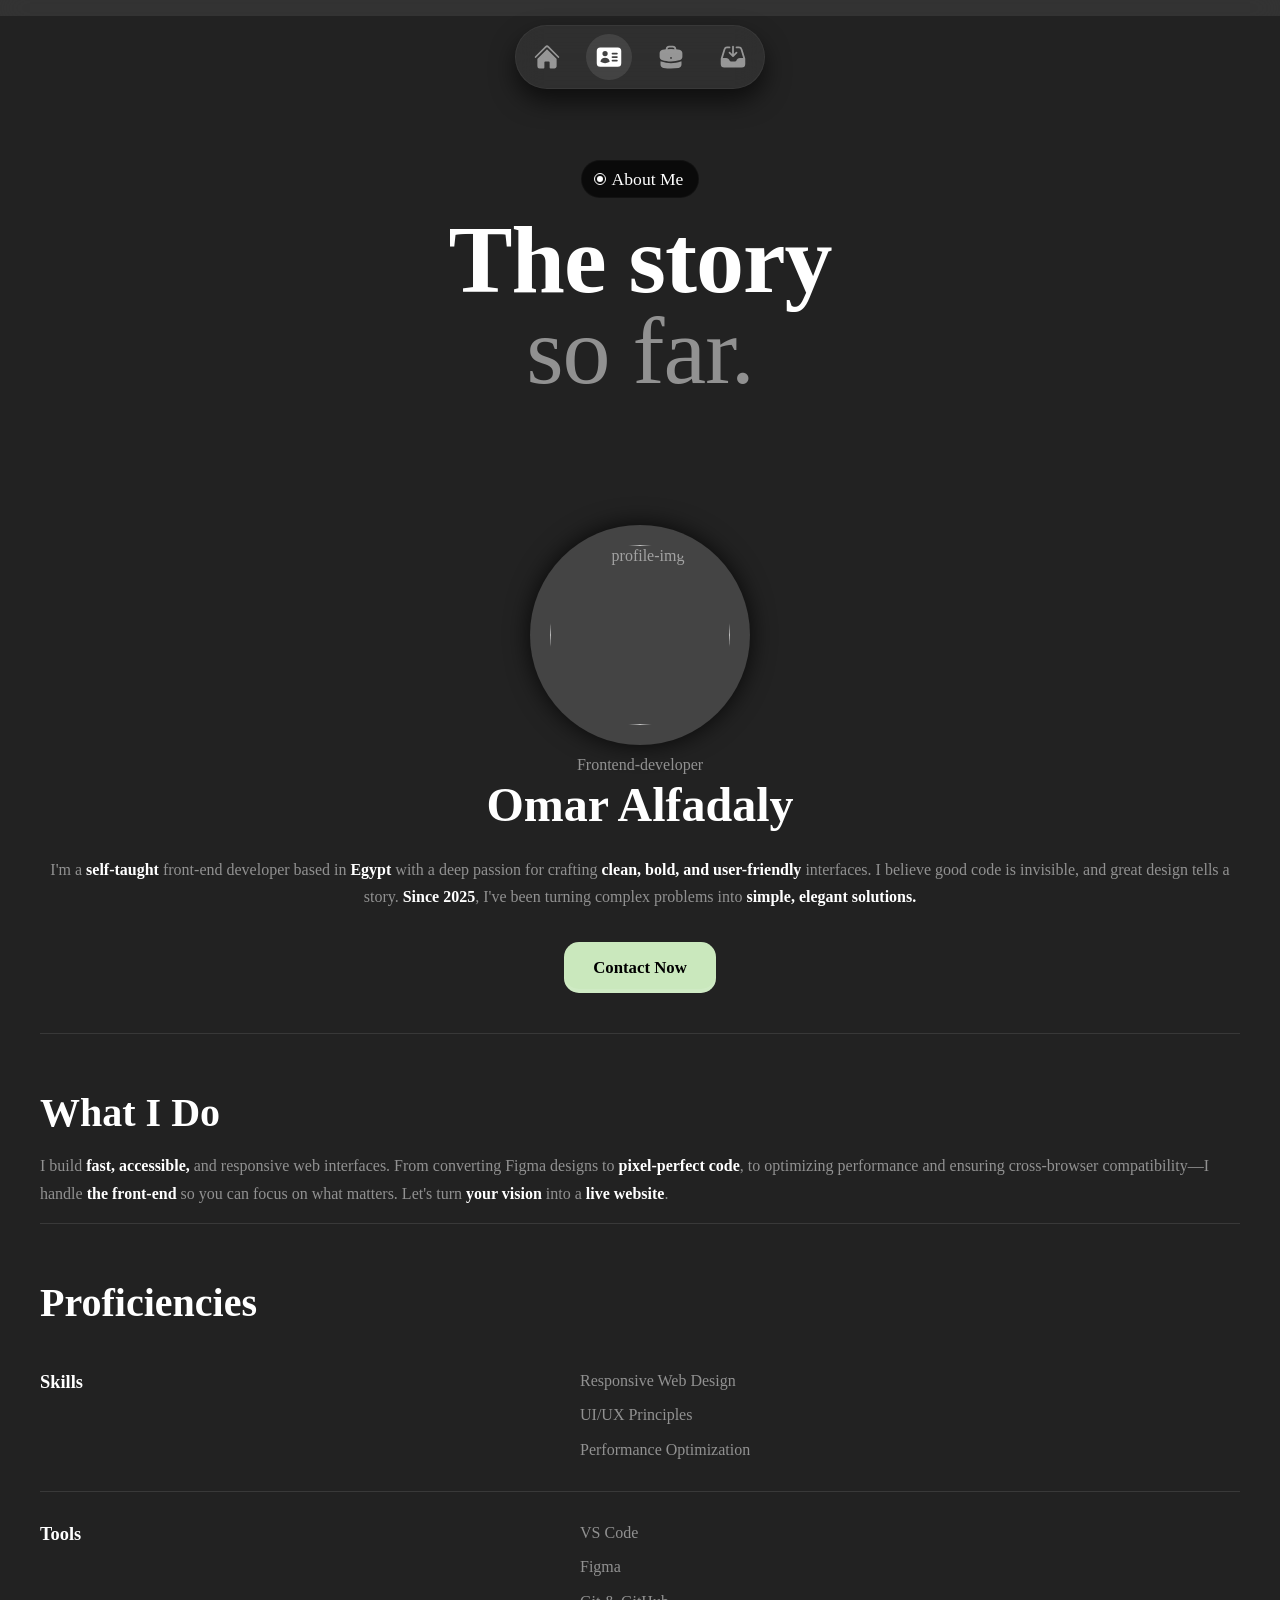
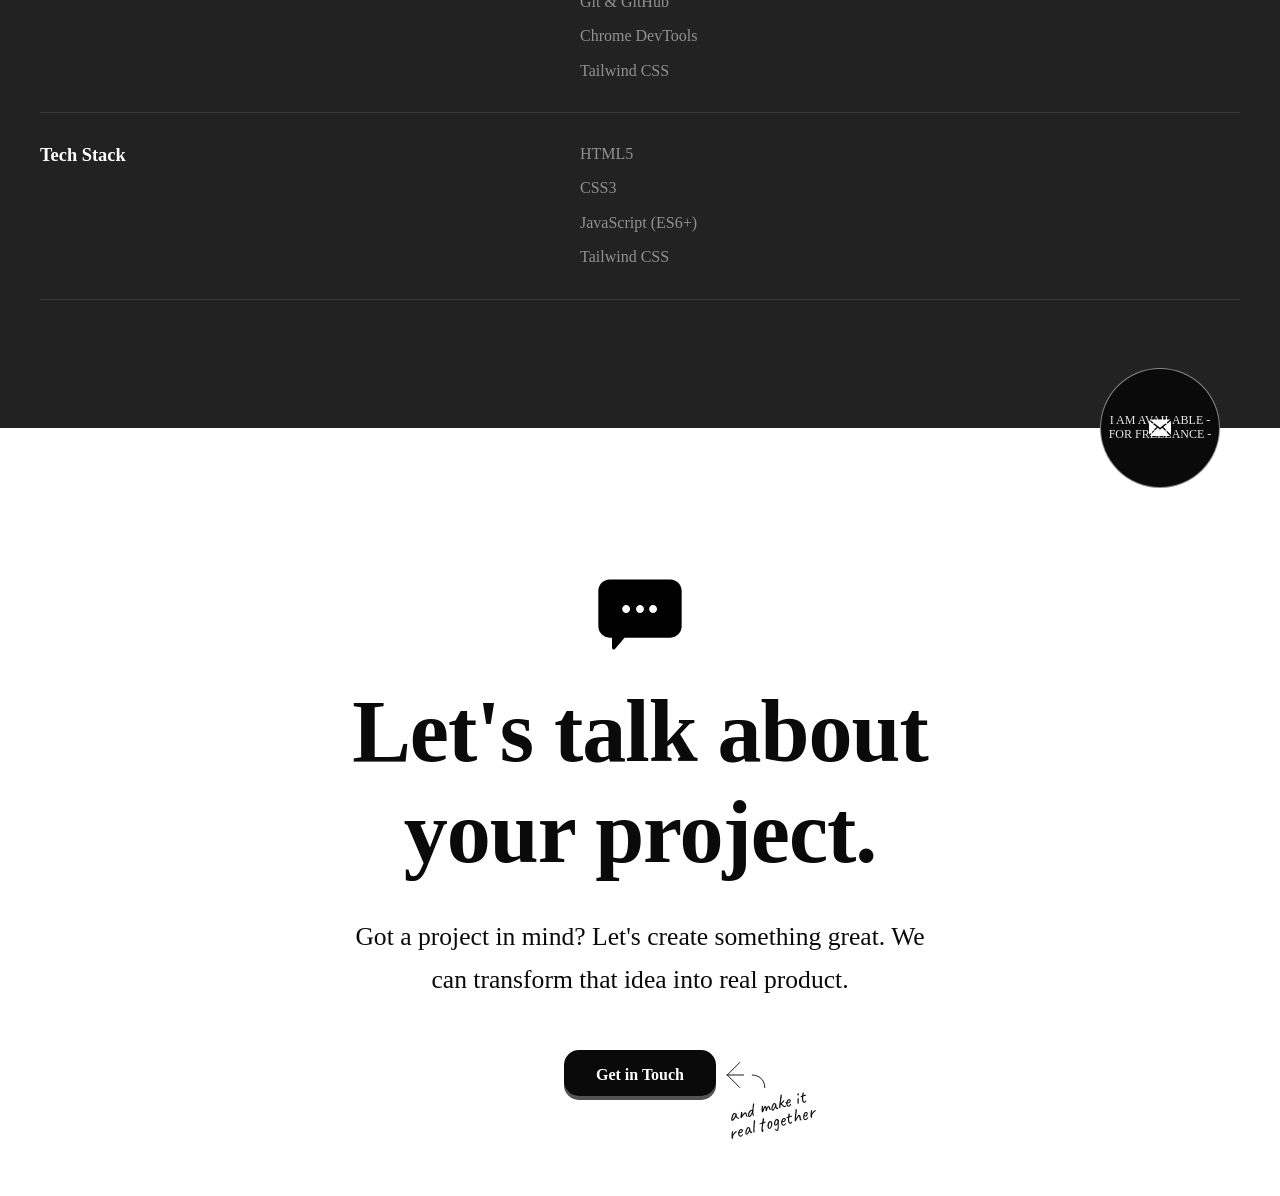
==== commit 66777ce8: "update" ====
--- a/about.html
+++ b/about.html
@@ -21,7 +21,7 @@
     />
   </head>
   <body>
-      <header>
+  <header>
     <nav>
       <ul>
         <li>
--- a/Css/main.css
+++ b/Css/main.css
@@ -417,12 +417,85 @@
   text-decoration: none;
 }
 
+header {
+  position: fixed;
+  top: 0;
+  left: 0;
+  width: 100%;
+  z-index: 10000;
+  padding: 0.5rem 1rem;
+}
+
+header > div {
+  display: flex;
+  align-items: center;
+  justify-content: space-between;
+}
+
+header:before {
+  content: "";
+  position: absolute;
+  left: 0;
+  top: 0;
+  width: 100%;
+  height: 100%;
+  background-color: rgba(255, 255, 255, 0.08);
+  backdrop-filter: blur(15px);
+  z-index: -1;
+}
+
+header .hire {
+  padding-left: 1rem;
+  font-weight: 600;
+  position: relative;
+  color: white;
+  box-shadow: none;
+}
+
+.hire:before {
+  content: "";
+  position: absolute;
+  top: 50%;
+  transform: translateY(-50%);
+  left: 0;
+  height: 10px;
+  width: 10px;
+  background-color: #4ade80;
+  border-radius: 50%;
+  z-index: 2;
+}
+
+.hire:after {
+  content: "";
+  position: absolute;
+  top: 50%;
+  left: 5px;
+  transform: translate(-50%, -50%);
+  z-index: 1;
+  height: 10px;
+  width: 10px;
+  border-radius: 50%;
+ background-color: rgba(74, 222, 128, 0.5);
+ animation: pulse-ring 1s infinite ease-out;
+}
+
+.theme-icon {
+  background: none;
+  border: none;
+}
+
+.theme-icon > svg {
+  color: white;
+  height: 28px;
+  width: 28px;
+}
+
 @media (max-width: 767px) {
   nav {
     position: fixed;
     left: 50%;
     transform: translateX(-50%);
-    z-index: 10000;
+    z-index: 10001;
     bottom: 25px;
   }
 }
@@ -432,7 +505,7 @@
     position: fixed;
     left: 50%;
     transform: translateX(-50%);
-    z-index: 1000;
+    z-index: 10001;
     top: 25px;
   }
 }
@@ -448,6 +521,7 @@
   border: solid 1px rgba(255, 255, 255, 0.05);
   background-color: rgba(255, 255, 255, 0.06);
   backdrop-filter: blur(15px);
+  box-shadow: var(--shadow-lg);
 }
 
 nav ul li {
@@ -475,6 +549,8 @@
   width: 28px;
   color: rgba(255, 255, 255, 0.5);
 }
+
+
 
 .landing-page {
   min-height: 100dvh;
@@ -1398,3 +1474,18 @@
     opacity: 1;
   }
 }
+
+@keyframes pulse-ring {
+  0% {
+    height: 10px;
+    width: 10px;
+    opacity: 0.7px;
+     background-color: rgba(74, 222, 128, 0.6);
+  }
+  100% {
+    opacity: 0;
+    height: 28px;
+    width: 28px;
+    background-color: rgba(74, 222, 128, 0);
+  }
+}
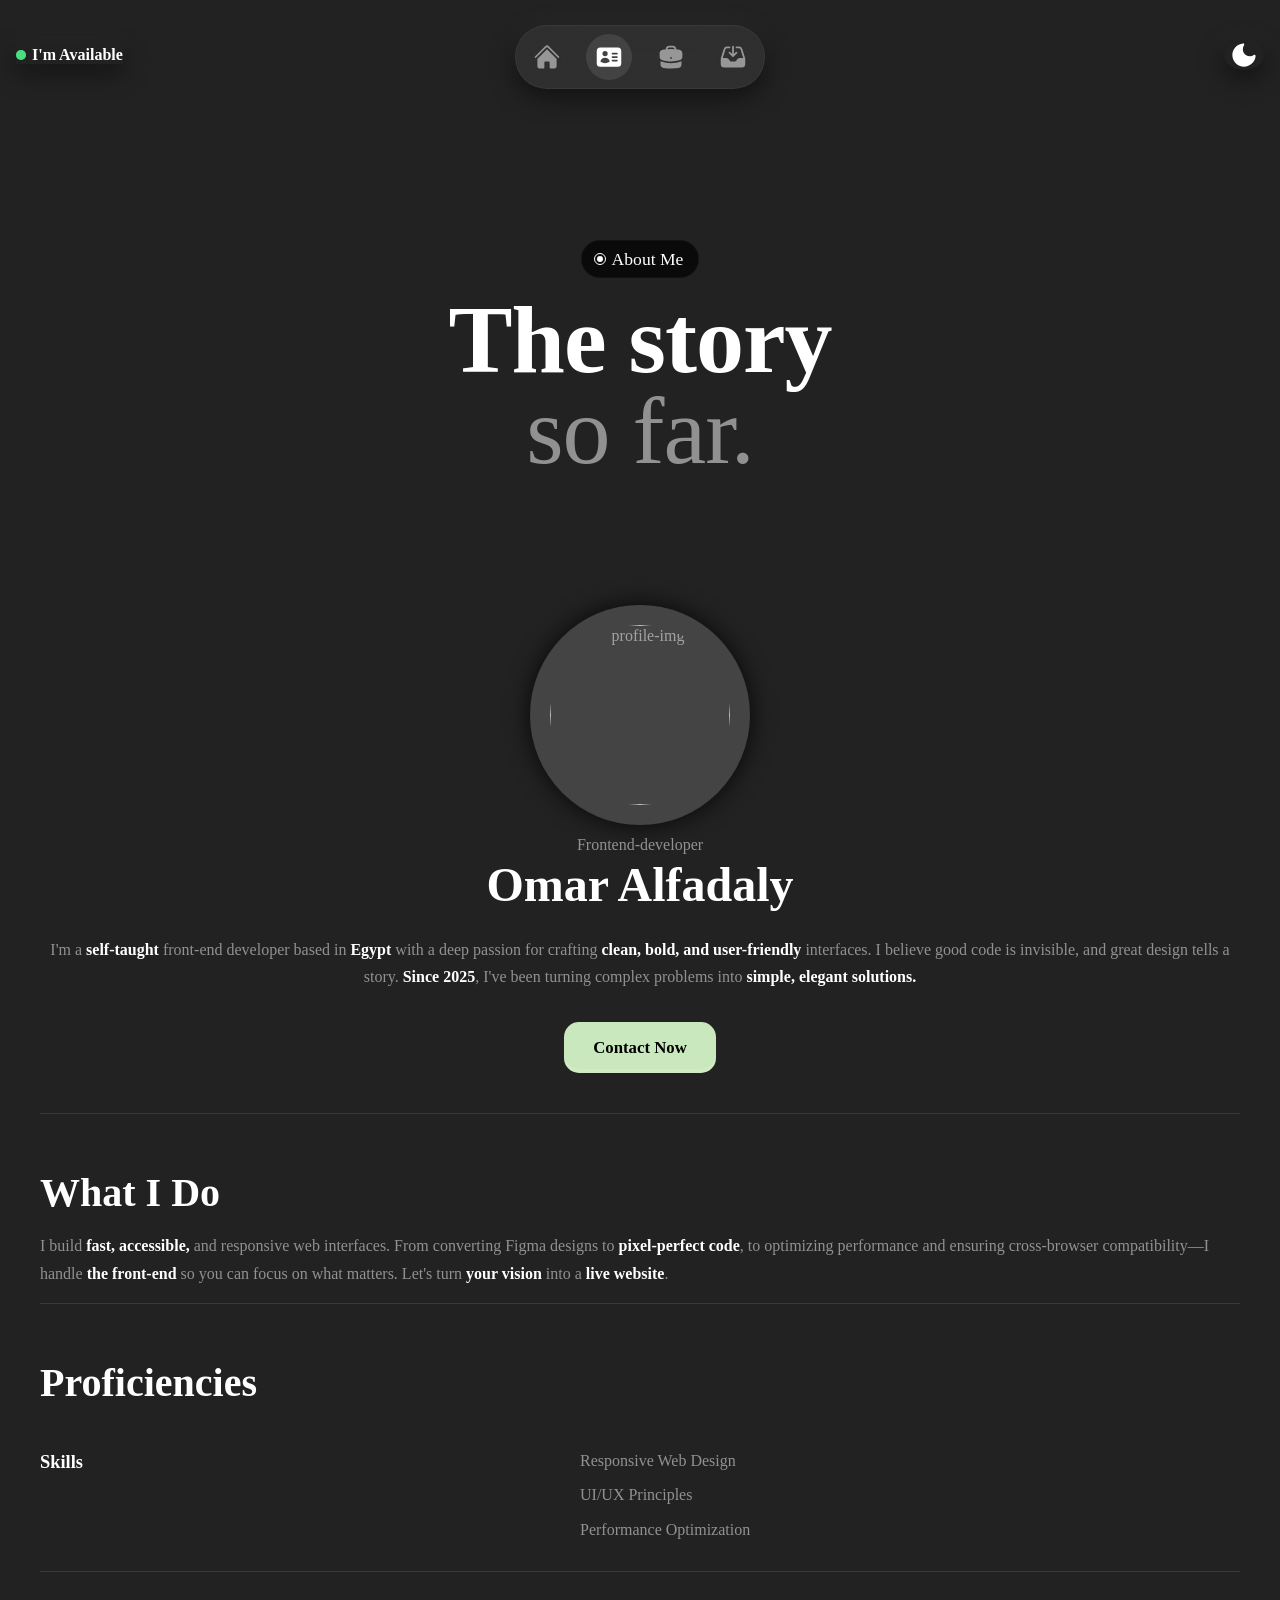
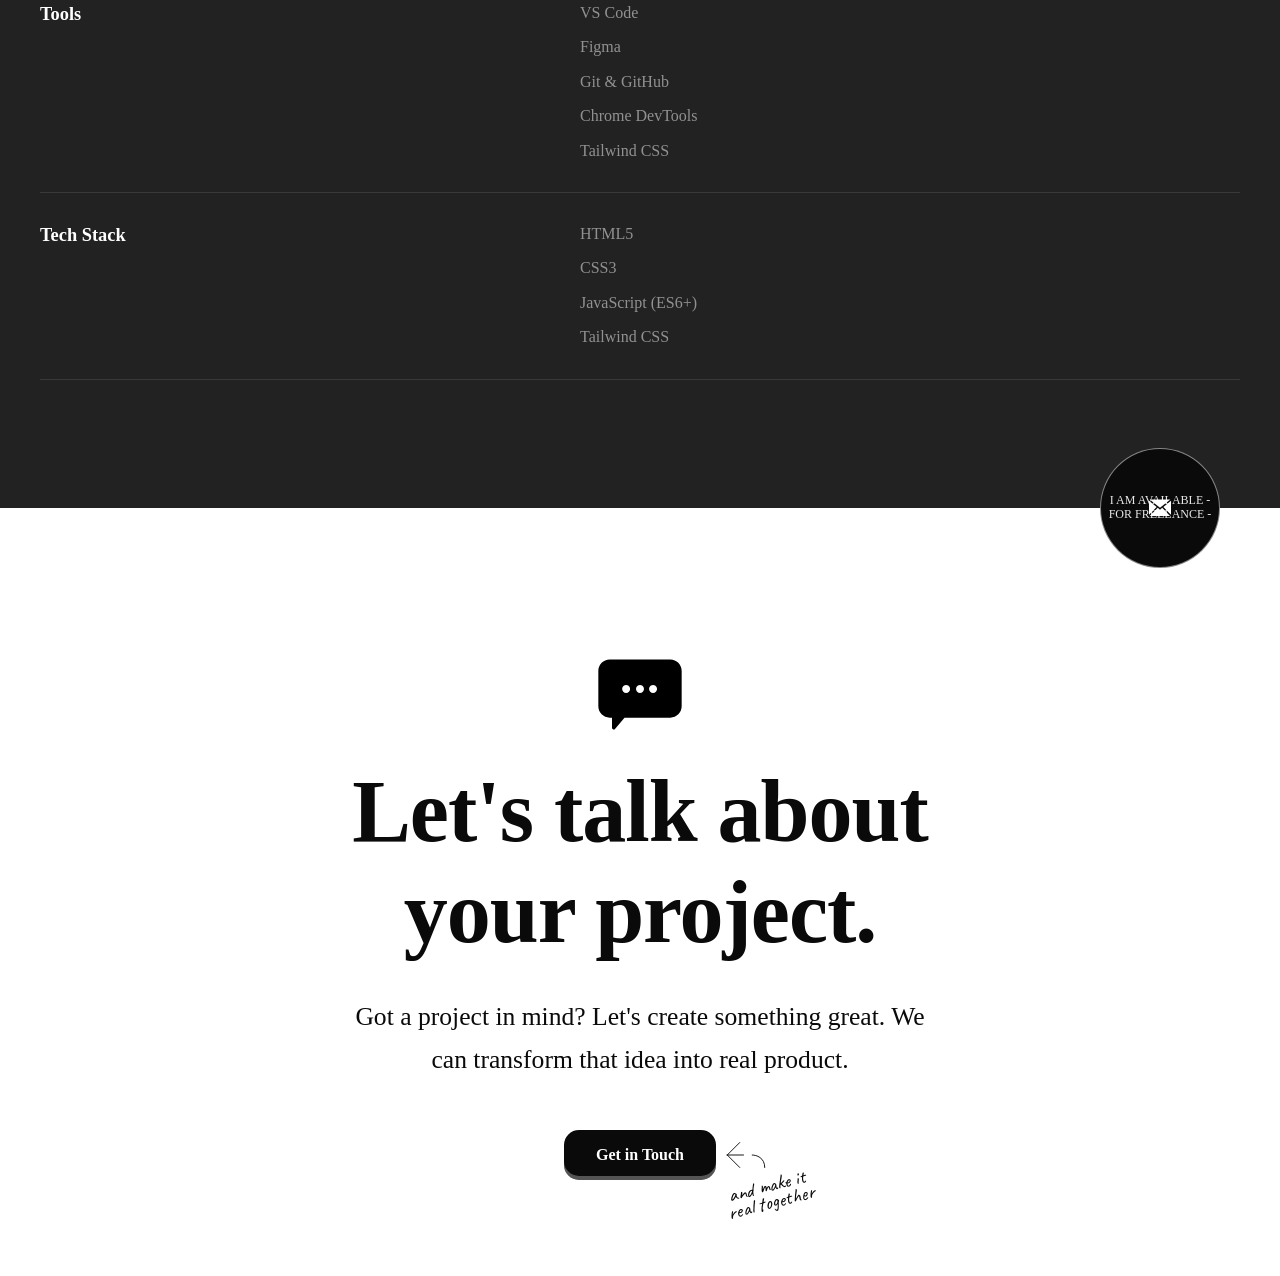
==== commit a60dfee7: "edit things in big screens" ====
--- a/about.html
+++ b/about.html
@@ -22,6 +22,8 @@
   </head>
   <body>
   <header>
+    <div>
+    <a href="contact.html" class="hire">I'm Available</a>
     <nav>
       <ul>
         <li>
@@ -53,6 +55,16 @@
         </li>
       </ul>
     </nav>
+    <button class="theme-icon" id="theme-toggle" aria-label="Toggle light/dark mode">
+      <svg viewBox="0 0 24 24" fill="none" xmlns="http://www.w3.org/2000/svg">
+        <g id="SVGRepo_bgCarrier" stroke-width="0"></g>
+        <g id="SVGRepo_tracerCarrier" stroke-linecap="round" stroke-linejoin="round"></g>
+        <g id="SVGRepo_iconCarrier">
+          <path d="M12.0557 3.59974C12.2752 3.2813 12.2913 2.86484 12.0972 2.53033C11.9031 2.19582 11.5335 2.00324 11.1481 2.03579C6.02351 2.46868 2 6.76392 2 12C2 17.5228 6.47715 22 12 22C17.236 22 21.5313 17.9764 21.9642 12.8518C21.9967 12.4664 21.8041 12.0968 21.4696 11.9027C21.1351 11.7086 20.7187 11.7248 20.4002 11.9443C19.4341 12.6102 18.2641 13 17 13C13.6863 13 11 10.3137 11 6.99996C11 5.73589 11.3898 4.56587 12.0557 3.59974Z" fill="#ffffff"></path>
+        </g>
+      </svg>
+    </button>
+    </div>
   </header>
     <section class="about" id="about">
       <span class="main-header">About Me</span>
--- a/Css/main.css
+++ b/Css/main.css
@@ -55,6 +55,12 @@
 
 section:not(.projects) {
   overflow: hidden;
+}
+
+@media (max-width: 767px) {
+  section {
+    padding: 5.375rem 1.5rem 0;
+  }
 }
 
 @media (min-width: 768px) {
@@ -275,7 +281,7 @@
 
 @media (max-width: 767px) {
   .lets-talk {
-    padding: 6rem 2rem 8rem;
+    padding: 6rem 2rem 9rem;
   }
 }
 
@@ -423,7 +429,14 @@
   left: 0;
   width: 100%;
   z-index: 10000;
-  padding: 0.5rem 1rem;
+  padding: 0.25rem 1rem;
+}
+
+@media (min-width: 768px) {
+  header {
+    top: 40px;
+    padding: 0rem 1rem;
+  }
 }
 
 header > div {
@@ -432,16 +445,18 @@
   justify-content: space-between;
 }
 
-header:before {
-  content: "";
-  position: absolute;
-  left: 0;
-  top: 0;
-  width: 100%;
-  height: 100%;
-  background-color: rgba(255, 255, 255, 0.08);
-  backdrop-filter: blur(15px);
-  z-index: -1;
+@media (max-width: 767px) {
+  header:before {
+    content: "";
+    position: absolute;
+    left: 0;
+    top: 0;
+    width: 100%;
+    height: 100%;
+    background-color: rgba(255, 255, 255, 0.08);
+    backdrop-filter: blur(15px);
+    z-index: -1;
+  }
 }
 
 header .hire {
@@ -452,7 +467,7 @@
   box-shadow: none;
 }
 
-.hire:before {
+header .hire:before {
   content: "";
   position: absolute;
   top: 50%;
@@ -465,7 +480,7 @@
   z-index: 2;
 }
 
-.hire:after {
+header .hire:after {
   content: "";
   position: absolute;
   top: 50%;
@@ -475,19 +490,31 @@
   height: 10px;
   width: 10px;
   border-radius: 50%;
- background-color: rgba(74, 222, 128, 0.5);
- animation: pulse-ring 1s infinite ease-out;
-}
-
-.theme-icon {
+  background-color: rgba(74, 222, 128, 0.5);
+  animation: pulse-ring 1s infinite ease-out;
+}
+
+header .theme-icon {
   background: none;
   border: none;
-}
-
-.theme-icon > svg {
+  cursor: pointer;
+  border-radius: 50%;
+}
+
+header .theme-icon > svg {
   color: white;
   height: 28px;
   width: 28px;
+}
+
+@media (min-width: 768px) {
+  header .hire,
+  header .theme-icon {
+    backdrop-filter: blur(30px);
+    box-shadow:
+      rgba(0, 0, 0, 0.5) 0px 8px 24px 0px,
+      rgba(255, 255, 255, 0.04) 0px -8px 24px 0px;
+  }
 }
 
 @media (max-width: 767px) {
@@ -520,8 +547,10 @@
   border-radius: 50px;
   border: solid 1px rgba(255, 255, 255, 0.05);
   background-color: rgba(255, 255, 255, 0.06);
-  backdrop-filter: blur(15px);
-  box-shadow: var(--shadow-lg);
+  backdrop-filter: blur(30px);
+  box-shadow:
+    rgba(0, 0, 0, 0.5) 0px 8px 24px 0px,
+    rgba(255, 255, 255, 0.04) 0px -8px 24px 0px;
 }
 
 nav ul li {
@@ -549,8 +578,6 @@
   width: 28px;
   color: rgba(255, 255, 255, 0.5);
 }
-
-
 
 .landing-page {
   min-height: 100dvh;
@@ -677,12 +704,6 @@
   }
 }
 
-@media (max-width: 767px) {
-  .projects-section {
-    padding-top: 3rem;
-  }
-}
-
 .projects .headers-holder {
   overflow: hidden;
 }
@@ -751,7 +772,7 @@
   border-radius: 15px;
   margin: 0 0 16rem;
   position: sticky;
-  top: 25px;
+  top: 50px;
 }
 
 .projects .projects-holder .last-child-project {
@@ -798,7 +819,7 @@
   left: 50%;
   top: calc(50% + 32.5px);
   transform: translate(-50%, -50%) scale(0);
-  padding: 1rem 1.5rem;
+  padding: 0.75rem 1rem;
   background-color: white;
   color: var(--color-bg-secondary);
   border-radius: 15px;
@@ -933,16 +954,6 @@
   color: white;
 }
 
-.about {
-  padding-top: 3rem;
-}
-
-@media (min-width: 768px) {
-  .about {
-    padding-top: 10rem;
-  }
-}
-
 .about > .container {
   padding-bottom: 8rem;
 }
@@ -1087,19 +1098,13 @@
   flex-direction: column;
   max-width: 1000px;
   margin: 0 auto;
-  padding: 15rem 1.5rem 10rem;
   color: var(--color-text-tertiary);
-}
-
-@media (max-width: 768px) {
-  .contact {
-    padding: 3rem 1.5rem 10rem;
-  }
 }
 
 .contact .contact-grid {
   display: grid;
   gap: 1.5rem;
+  padding-bottom: 11rem;
 }
 
 @media (min-width: 992px) {
@@ -1480,7 +1485,7 @@
     height: 10px;
     width: 10px;
     opacity: 0.7px;
-     background-color: rgba(74, 222, 128, 0.6);
+    background-color: rgba(74, 222, 128, 0.6);
   }
   100% {
     opacity: 0;
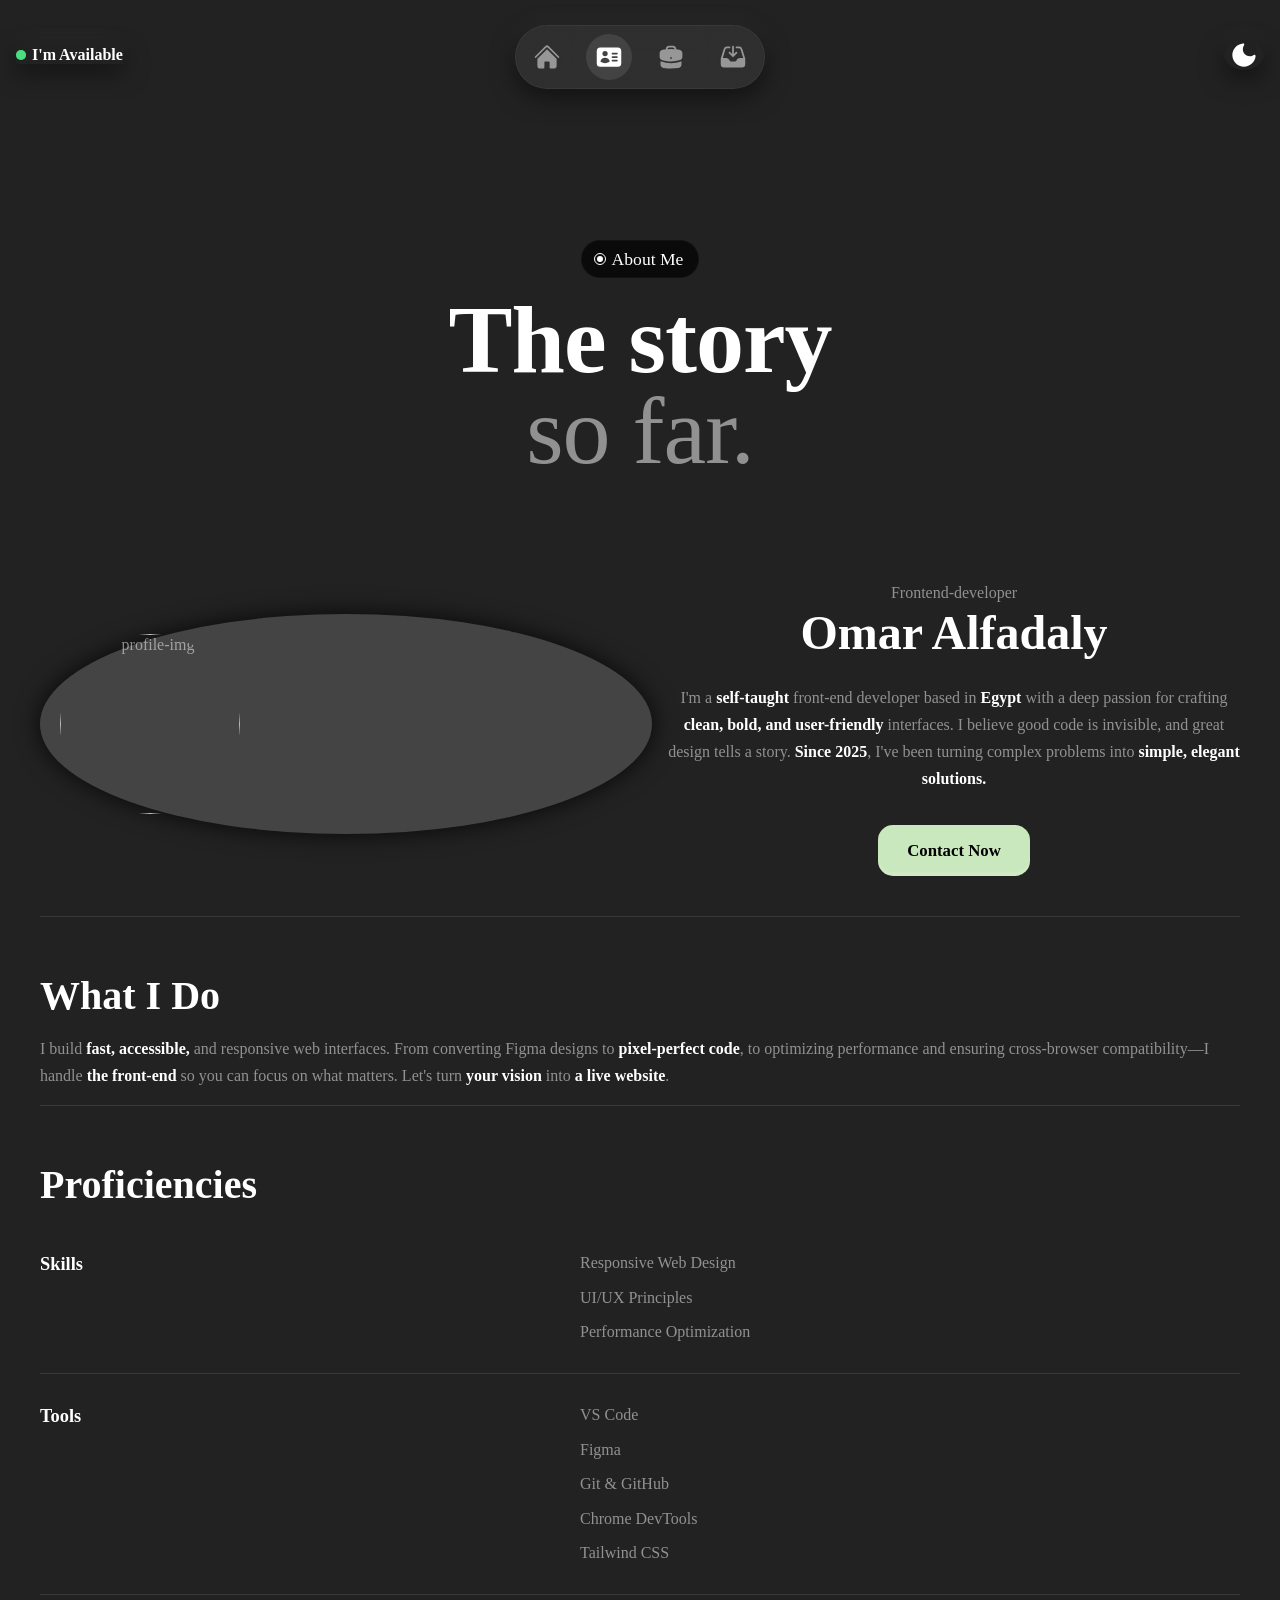
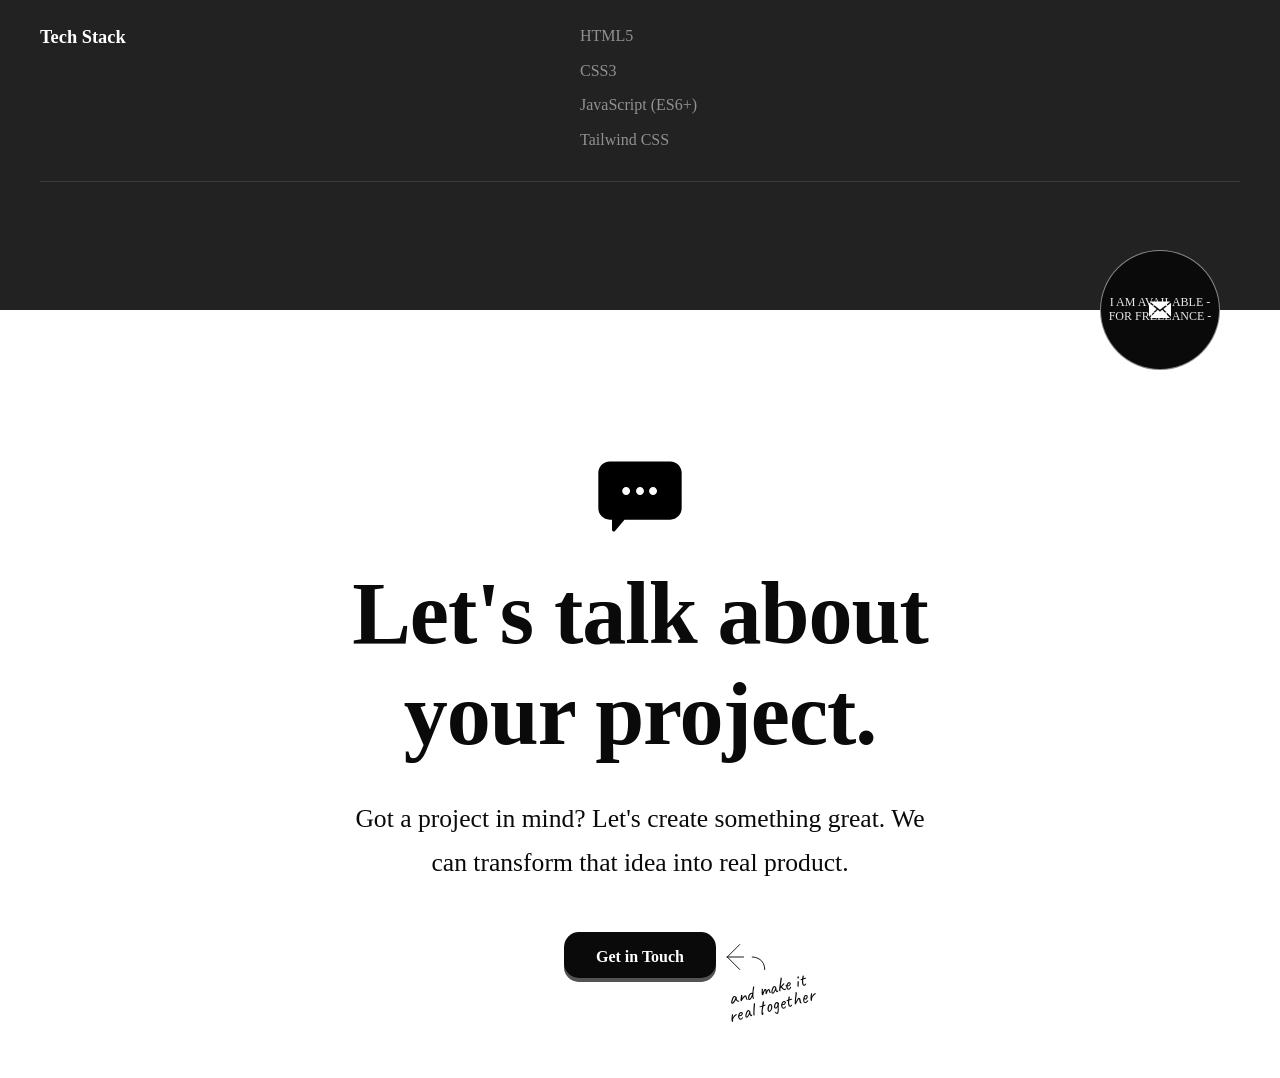
==== commit 23cd8b0a: "update" ====
--- a/about.html
+++ b/about.html
@@ -76,7 +76,8 @@
               <img src="Images/profile.jpg" alt="profile-img" />
             </div>
           </div>
-          <div class="header">
+          <div>
+                      <div class="header">
             <span class="x-position">Frontend-developer</span>
             <span>Web Designer</span>
             <h2 class="about-main-header">Omar Alfadaly</h2>
@@ -90,6 +91,7 @@
             <strong>simple, elegant solutions.</strong>
           </p>
           <a class="main" href="contact.html">Contact Now</a>
+          </div>
         </div>
         <div class="what-ido">
           <h3>What I Do</h3>
@@ -99,7 +101,7 @@
             <strong>pixel-perfect code</strong>, to optimizing performance and
             ensuring cross-browser compatibility—I handle <strong>the front-end</strong> so you
             can focus on what matters. Let's turn
-            <strong>your vision</strong> into a <strong>live website</strong>.
+            <strong>your vision</strong> into  <strong>a live website</strong>.
           </p>
         </div>
         <div class="proficiencies">
--- a/Css/main.css
+++ b/Css/main.css
@@ -59,7 +59,7 @@
 
 @media (max-width: 767px) {
   section {
-    padding: 5.375rem 1.5rem 0;
+    padding: 5.375rem 0 0;
   }
 }
 
@@ -737,7 +737,7 @@
   .projects .projects-holder {
     position: relative;
     display: grid;
-    grid-template-columns: repeat(auto-fill, minmax(350px, 1fr));
+    grid-template-columns: 1fr;
     gap: 0.5rem;
   }
 }
@@ -773,6 +773,7 @@
   margin: 0 0 16rem;
   position: sticky;
   top: 50px;
+  box-shadow: var(--shadow-md);
 }
 
 .projects .projects-holder .last-child-project {
@@ -973,6 +974,19 @@
   opacity: 0;
 }
 
+@media(min-width: 768px) {
+  .about .bio {
+    display: flex;
+    align-items: center;
+    justify-content: space-between;
+    gap: 1rem;
+  }
+  .about .bio .pro-img,
+  .about .bio > div {
+    flex: 1;
+  }
+}
+
 .about .about-main-header,
 .about h3,
 .about strong {
@@ -1051,7 +1065,7 @@
   line-height: var(--main-line-height, 1.7);
 }
 
-.about .bio > a {
+.about .bio div > a {
   display: block;
   margin: 2rem auto 0;
   background-color: var(--color-effect);
@@ -1104,7 +1118,7 @@
 .contact .contact-grid {
   display: grid;
   gap: 1.5rem;
-  padding-bottom: 11rem;
+  padding: 0 1rem 11rem;
 }
 
 @media (min-width: 992px) {
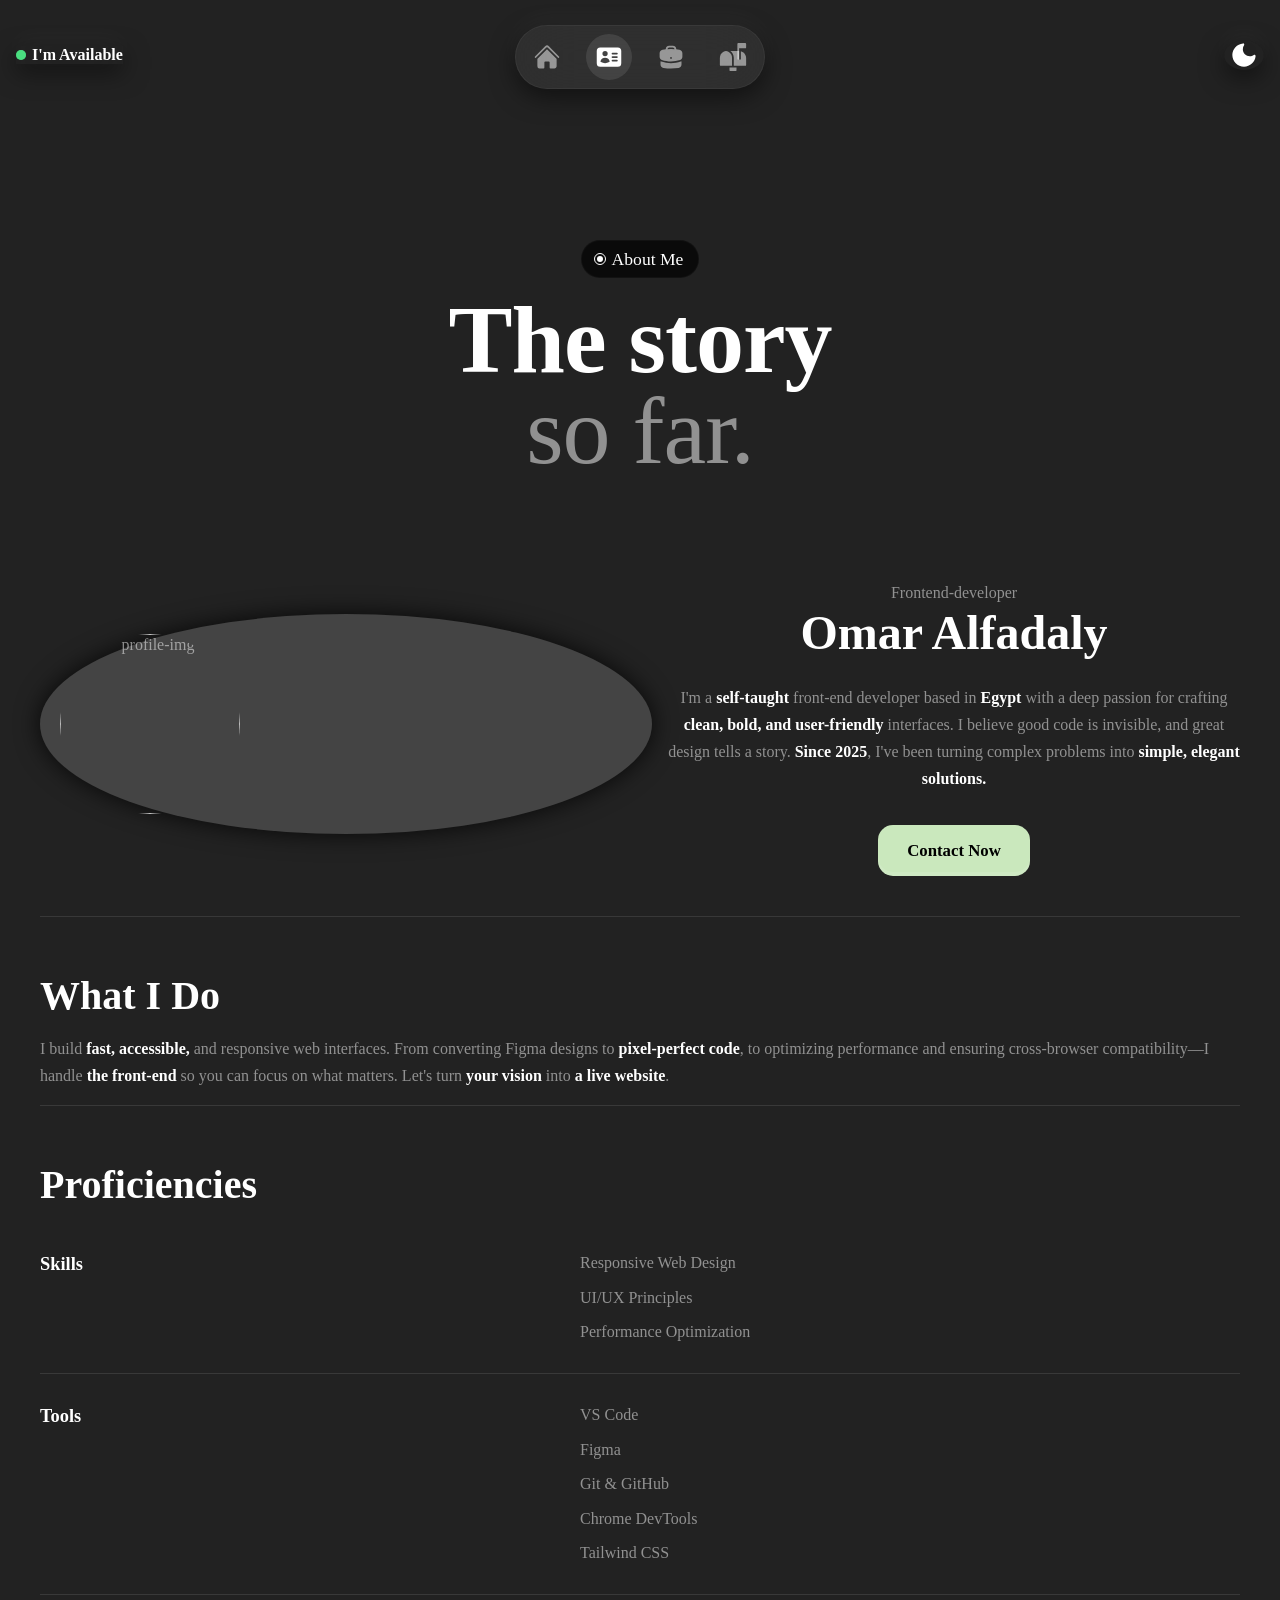
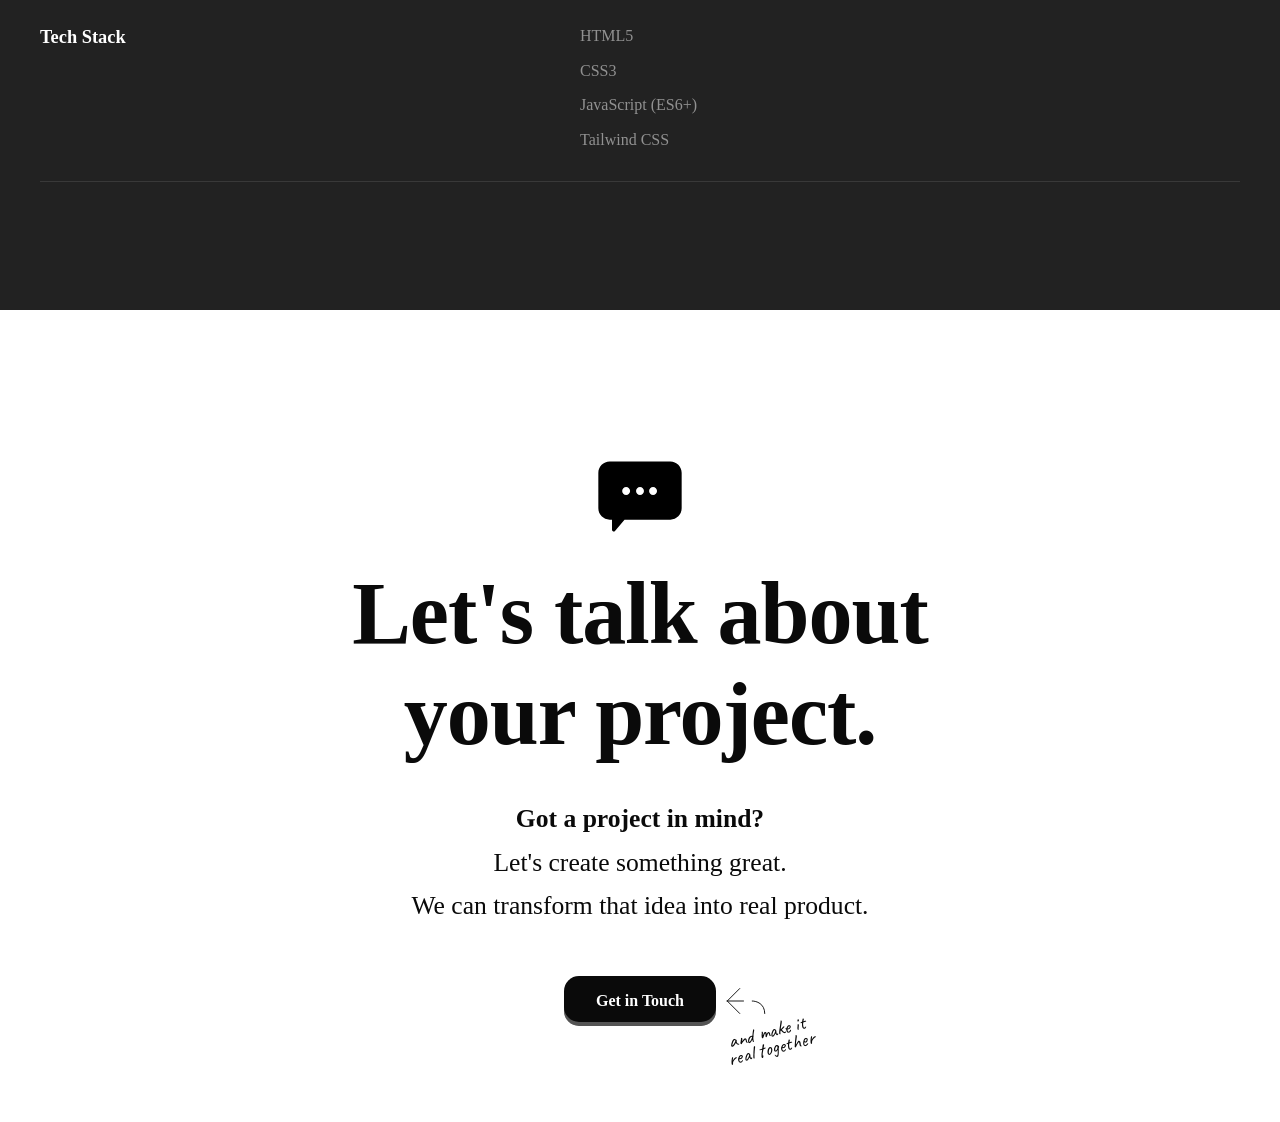
==== commit 25da0ca1: "new things" ====
--- a/about.html
+++ b/about.html
@@ -21,51 +21,117 @@
     />
   </head>
   <body>
-  <header>
-    <div>
-    <a href="contact.html" class="hire">I'm Available</a>
-    <nav>
-      <ul>
-        <li>
-          <a href="index.html" aria-label="Home"><svg aria-hidden="true" xmlns="http://www.w3.org/2000/svg" viewBox="0 0 24 24" fill="currentColor" class="size-6">
-              <path d="M11.47 3.841a.75.75 0 0 1 1.06 0l8.69 8.69a.75.75 0 1 0 1.06-1.061l-8.689-8.69a2.25 2.25 0 0 0-3.182 0l-8.69 8.69a.75.75 0 1 0 1.061 1.06l8.69-8.689Z" />
-              <path d="m12 5.432 8.159 8.159c.03.03.06.058.091.086v6.198c0 1.035-.84 1.875-1.875 1.875H15a.75.75 0 0 1-.75-.75v-4.5a.75.75 0 0 0-.75-.75h-3a.75.75 0 0 0-.75.75V21a.75.75 0 0 1-.75.75H5.625a1.875 1.875 0 0 1-1.875-1.875v-6.198a2.29 2.29 0 0 0 .091-.086L12 5.432Z" />
-            </svg>
-          </a>
-        </li>
-        <li>
-          <a href="about.html" class="active" aria-label"about"><svg aria-hidden"true" xmlns="http://www.w3.org/2000/svg" viewBox="0 0 24 24" fill="currentColor" class="size-6">
-              <path fill-rule="evenodd" d="M4.5 3.75a3 3 0 0 0-3 3v10.5a3 3 0 0 0 3 3h15a3 3 0 0 0 3-3V6.75a3 3 0 0 0-3-3h-15Zm4.125 3a2.25 2.25 0 1 0 0 4.5 2.25 2.25 0 0 0 0-4.5Zm-3.873 8.703a4.126 4.126 0 0 1 7.746 0 .75.75 0 0 1-.351.92 7.47 7.47 0 0 1-3.522.877 7.47 7.47 0 0 1-3.522-.877.75.75 0 0 1-.351-.92ZM15 8.25a.75.75 0 0 0 0 1.5h3.75a.75.75 0 0 0 0-1.5H15ZM14.25 12a.75.75 0 0 1 .75-.75h3.75a.75.75 0 0 1 0 1.5H15a.75.75 0 0 1-.75-.75Zm.75 2.25a.75.75 0 0 0 0 1.5h3.75a.75.75 0 0 0 0-1.5H15Z" clip-rule="evenodd" />
-            </svg>
-          </a>
-        </li>
-        <li>
-          <a href="projects.html"><svg xmlns="http://www.w3.org/2000/svg" viewBox="0 0 24 24" fill="currentColor" class="size-6">
-              <path fill-rule="evenodd" d="M7.5 5.25a3 3 0 0 1 3-3h3a3 3 0 0 1 3 3v.205c.933.085 1.857.197 2.774.334 1.454.218 2.476 1.483 2.476 2.917v3.033c0 1.211-.734 2.352-1.936 2.752A24.726 24.726 0 0 1 12 15.75c-2.73 0-5.357-.442-7.814-1.259-1.202-.4-1.936-1.541-1.936-2.752V8.706c0-1.434 1.022-2.7 2.476-2.917A48.814 48.814 0 0 1 7.5 5.455V5.25Zm7.5 0v.09a49.488 49.488 0 0 0-6 0v-.09a1.5 1.5 0 0 1 1.5-1.5h3a1.5 1.5 0 0 1 1.5 1.5Zm-3 8.25a.75.75 0 1 0 0-1.5.75.75 0 0 0 0 1.5Z" clip-rule="evenodd" />
-              <path d="M3 18.4v-2.796a4.3 4.3 0 0 0 .713.31A26.226 26.226 0 0 0 12 17.25c2.892 0 5.68-.468 8.287-1.335.252-.084.49-.189.713-.311V18.4c0 1.452-1.047 2.728-2.523 2.923-2.12.282-4.282.427-6.477.427a49.19 49.19 0 0 1-6.477-.427C4.047 21.128 3 19.852 3 18.4Z" />
-            </svg>
-          </a>
-        </li>
-        <li>
-          <a href="contact.html"><svg xmlns="http://www.w3.org/2000/svg" viewBox="0 0 24 24" fill="currentColor" class="size-6">
-              <path fill-rule="evenodd" d="M5.478 5.559A1.5 1.5 0 0 1 6.912 4.5H9A.75.75 0 0 0 9 3H6.912a3 3 0 0 0-2.868 2.118l-2.411 7.838a3 3 0 0 0-.133.882V18a3 3 0 0 0 3 3h15a3 3 0 0 0 3-3v-4.162c0-.299-.045-.596-.133-.882l-2.412-7.838A3 3 0 0 0 17.088 3H15a.75.75 0 0 0 0 1.5h2.088a1.5 1.5 0 0 1 1.434 1.059l2.213 7.191H17.89a3 3 0 0 0-2.684 1.658l-.256.513a1.5 1.5 0 0 1-1.342.829h-3.218a1.5 1.5 0 0 1-1.342-.83l-.256-.512a3 3 0 0 0-2.684-1.658H3.265l2.213-7.191Z" clip-rule="evenodd" />
-              <path fill-rule="evenodd" d="M12 2.25a.75.75 0 0 1 .75.75v6.44l1.72-1.72a.75.75 0 1 1 1.06 1.06l-3 3a.75.75 0 0 1-1.06 0l-3-3a.75.75 0 0 1 1.06-1.06l1.72 1.72V3a.75.75 0 0 1 .75-.75Z" clip-rule="evenodd" />
-            </svg>
-          </a>
-        </li>
-      </ul>
-    </nav>
-    <button class="theme-icon" id="theme-toggle" aria-label="Toggle light/dark mode">
-      <svg viewBox="0 0 24 24" fill="none" xmlns="http://www.w3.org/2000/svg">
-        <g id="SVGRepo_bgCarrier" stroke-width="0"></g>
-        <g id="SVGRepo_tracerCarrier" stroke-linecap="round" stroke-linejoin="round"></g>
-        <g id="SVGRepo_iconCarrier">
-          <path d="M12.0557 3.59974C12.2752 3.2813 12.2913 2.86484 12.0972 2.53033C11.9031 2.19582 11.5335 2.00324 11.1481 2.03579C6.02351 2.46868 2 6.76392 2 12C2 17.5228 6.47715 22 12 22C17.236 22 21.5313 17.9764 21.9642 12.8518C21.9967 12.4664 21.8041 12.0968 21.4696 11.9027C21.1351 11.7086 20.7187 11.7248 20.4002 11.9443C19.4341 12.6102 18.2641 13 17 13C13.6863 13 11 10.3137 11 6.99996C11 5.73589 11.3898 4.56587 12.0557 3.59974Z" fill="#ffffff"></path>
-        </g>
-      </svg>
-    </button>
-    </div>
-  </header>
+    <header>
+      <div>
+        <a href="contact.html" class="hire">I'm Available</a>
+        <nav>
+          <ul>
+            <li>
+              <a href="index.html" aria-label="Home"
+                ><svg
+                  aria-hidden="true"
+                  xmlns="http://www.w3.org/2000/svg"
+                  viewBox="0 0 24 24"
+                  fill="currentColor"
+                  class="size-6"
+                >
+                  <path
+                    d="M11.47 3.841a.75.75 0 0 1 1.06 0l8.69 8.69a.75.75 0 1 0 1.06-1.061l-8.689-8.69a2.25 2.25 0 0 0-3.182 0l-8.69 8.69a.75.75 0 1 0 1.061 1.06l8.69-8.689Z"
+                  />
+                  <path
+                    d="m12 5.432 8.159 8.159c.03.03.06.058.091.086v6.198c0 1.035-.84 1.875-1.875 1.875H15a.75.75 0 0 1-.75-.75v-4.5a.75.75 0 0 0-.75-.75h-3a.75.75 0 0 0-.75.75V21a.75.75 0 0 1-.75.75H5.625a1.875 1.875 0 0 1-1.875-1.875v-6.198a2.29 2.29 0 0 0 .091-.086L12 5.432Z"
+                  />
+                </svg>
+              </a>
+            </li>
+            <li>
+              <a href="about.html" class="active" aria-label="about"
+                ><svg
+                  aria-hidden="true"
+                  xmlns="http://www.w3.org/2000/svg"
+                  viewBox="0 0 24 24"
+                  fill="currentColor"
+                  class="size-6"
+                >
+                  <path
+                    fill-rule="evenodd"
+                    d="M4.5 3.75a3 3 0 0 0-3 3v10.5a3 3 0 0 0 3 3h15a3 3 0 0 0 3-3V6.75a3 3 0 0 0-3-3h-15Zm4.125 3a2.25 2.25 0 1 0 0 4.5 2.25 2.25 0 0 0 0-4.5Zm-3.873 8.703a4.126 4.126 0 0 1 7.746 0 .75.75 0 0 1-.351.92 7.47 7.47 0 0 1-3.522.877 7.47 7.47 0 0 1-3.522-.877.75.75 0 0 1-.351-.92ZM15 8.25a.75.75 0 0 0 0 1.5h3.75a.75.75 0 0 0 0-1.5H15ZM14.25 12a.75.75 0 0 1 .75-.75h3.75a.75.75 0 0 1 0 1.5H15a.75.75 0 0 1-.75-.75Zm.75 2.25a.75.75 0 0 0 0 1.5h3.75a.75.75 0 0 0 0-1.5H15Z"
+                    clip-rule="evenodd"
+                  />
+                </svg>
+              </a>
+            </li>
+            <li>
+              <a href="projects.html" aria-label="projects"
+                ><svg
+                  aria-hidden="true"
+                  xmlns="http://www.w3.org/2000/svg"
+                  viewBox="0 0 24 24"
+                  fill="currentColor"
+                  class="size-6"
+                >
+                  <path
+                    fill-rule="evenodd"
+                    d="M7.5 5.25a3 3 0 0 1 3-3h3a3 3 0 0 1 3 3v.205c.933.085 1.857.197 2.774.334 1.454.218 2.476 1.483 2.476 2.917v3.033c0 1.211-.734 2.352-1.936 2.752A24.726 24.726 0 0 1 12 15.75c-2.73 0-5.357-.442-7.814-1.259-1.202-.4-1.936-1.541-1.936-2.752V8.706c0-1.434 1.022-2.7 2.476-2.917A48.814 48.814 0 0 1 7.5 5.455V5.25Zm7.5 0v.09a49.488 49.488 0 0 0-6 0v-.09a1.5 1.5 0 0 1 1.5-1.5h3a1.5 1.5 0 0 1 1.5 1.5Zm-3 8.25a.75.75 0 1 0 0-1.5.75.75 0 0 0 0 1.5Z"
+                    clip-rule="evenodd"
+                  />
+                  <path
+                    d="M3 18.4v-2.796a4.3 4.3 0 0 0 .713.31A26.226 26.226 0 0 0 12 17.25c2.892 0 5.68-.468 8.287-1.335.252-.084.49-.189.713-.311V18.4c0 1.452-1.047 2.728-2.523 2.923-2.12.282-4.282.427-6.477.427a49.19 49.19 0 0 1-6.477-.427C4.047 21.128 3 19.852 3 18.4Z"
+                  />
+                </svg>
+              </a>
+            </li>
+            <li>
+              <a href="contact.html" aria-label="contact">
+                <svg
+                  aria-hidden="true"
+                  xmlns="http://www.w3.org/2000/svg"
+                  viewBox="0 0 32 32"
+                  fill="currentColor"
+                >
+                  <g>
+                    <path
+                      d="M22,19c-0.6,0-1-0.4-1-1V1c0-0.6,0.4-1,1-1h8c0.6,0,1,0.4,1,1v4c0,0.6-0.4,1-1,1h-7v12C23,18.6,22.6,19,22,19z"
+                    />
+                  </g>
+                  <path
+                    d="M14.9,16.9c0-4-3-7.3-6.9-7.8c-4,0.5-7,3.9-7,7.9v8c0,0.6,0.4,1,1,1h12.9V16.9z"
+                  />
+                  <path d="M12,28v3c0,0.6,0.4,1,1,1h6c0.6,0,1-0.4,1-1v-3H12z" />
+                  <path
+                    d="M25,9.3V18c0,0.6-0.4,1-1,1s-1-0.4-1-1V9H13c2.4,1.8,3.9,4.7,3.9,7.9V26H30c0.6,0,1-0.4,1-1v-8C31,13.3,28.4,10.2,25,9.3z"
+                  />
+                </svg>
+              </a>
+            </li>
+          </ul>
+        </nav>
+        <button
+          class="theme-icon"
+          id="theme-toggle"
+          aria-label="Toggle light/dark mode"
+        >
+          <svg
+            viewBox="0 0 24 24"
+            fill="none"
+            xmlns="http://www.w3.org/2000/svg"
+          >
+            <g id="SVGRepo_bgCarrier" stroke-width="0"></g>
+            <g
+              id="SVGRepo_tracerCarrier"
+              stroke-linecap="round"
+              stroke-linejoin="round"
+            ></g>
+            <g id="SVGRepo_iconCarrier">
+              <path
+                d="M12.0557 3.59974C12.2752 3.2813 12.2913 2.86484 12.0972 2.53033C11.9031 2.19582 11.5335 2.00324 11.1481 2.03579C6.02351 2.46868 2 6.76392 2 12C2 17.5228 6.47715 22 12 22C17.236 22 21.5313 17.9764 21.9642 12.8518C21.9967 12.4664 21.8041 12.0968 21.4696 11.9027C21.1351 11.7086 20.7187 11.7248 20.4002 11.9443C19.4341 12.6102 18.2641 13 17 13C13.6863 13 11 10.3137 11 6.99996C11 5.73589 11.3898 4.56587 12.0557 3.59974Z"
+                fill="#ffffff"
+              ></path>
+            </g>
+          </svg>
+        </button>
+      </div>
+    </header>
     <section class="about" id="about">
       <span class="main-header">About Me</span>
       <span class="section-header"><b>The story</b> <br />so far.</span>
@@ -77,20 +143,21 @@
             </div>
           </div>
           <div>
-                      <div class="header">
-            <span class="x-position">Frontend-developer</span>
-            <span>Web Designer</span>
-            <h2 class="about-main-header">Omar Alfadaly</h2>
-          </div>
-          <p>
-            I'm a <strong>self-taught</strong> front-end developer based in
-            <strong>Egypt</strong> with a deep passion for crafting
-            <strong>clean, bold, and user-friendly</strong> interfaces. I
-            believe good code is invisible, and great design tells a story.
-            <strong>Since 2025</strong>, I've been turning complex problems into
-            <strong>simple, elegant solutions.</strong>
-          </p>
-          <a class="main" href="contact.html">Contact Now</a>
+            <div class="header">
+              <span class="x-position">Frontend-developer</span>
+              <span>Web Designer</span>
+              <h2 class="about-main-header">Omar Alfadaly</h2>
+            </div>
+            <p>
+              I'm a <strong>self-taught</strong> front-end developer based in
+              <strong>Egypt</strong> with a deep passion for crafting
+              <strong>clean, bold, and user-friendly</strong> interfaces. I
+              believe good code is invisible, and great design tells a story.
+              <strong>Since 2025</strong>, I've been turning complex problems
+              into
+              <strong>simple, elegant solutions.</strong>
+            </p>
+            <a class="main" href="contact.html">Contact Now</a>
           </div>
         </div>
         <div class="what-ido">
@@ -99,9 +166,10 @@
             I build <strong>fast, accessible,</strong> and responsive web
             interfaces. From converting Figma designs to
             <strong>pixel-perfect code</strong>, to optimizing performance and
-            ensuring cross-browser compatibility—I handle <strong>the front-end</strong> so you
-            can focus on what matters. Let's turn
-            <strong>your vision</strong> into  <strong>a live website</strong>.
+            ensuring cross-browser compatibility—I handle
+            <strong>the front-end</strong> so you can focus on what matters.
+            Let's turn <strong>your vision</strong> into
+            <strong>a live website</strong>.
           </p>
         </div>
         <div class="proficiencies">
@@ -136,128 +204,131 @@
         </div>
       </div>
     </section>
-          <footer class="lets-talk">
-        <div>
-          <div class="writing">
+    <footer class="lets-talk">
+      <div>
+        <div class="writing">
+          <svg
+            fill="#000000"
+            version="1.1"
+            id="Capa_1"
+            xmlns="http://www.w3.org/2000/svg"
+            xmlns:xlink="http://www.w3.org/1999/xlink"
+            width="181px"
+            height="181px"
+            viewBox="-30.22 -30.22 362.61 362.61"
+            xml:space="preserve"
+            transform="matrix(-1, 0, 0, 1, 0, 0)rotate(0)"
+            stroke="#000000"
+            stroke-width="0.0030216699999999997"
+          >
+            <g id="SVGRepo_bgCarrier" stroke-width="0"></g>
+            <g
+              id="SVGRepo_tracerCarrier"
+              stroke-linecap="round"
+              stroke-linejoin="round"
+              stroke="#666666"
+              stroke-width="1.8130019999999998"
+            ></g>
+            <g id="SVGRepo_iconCarrier">
+              <g>
+                <path
+                  d="M261.155,24.004H41.007C18.39,24.004,0,42.402,0,65.017v129.092c0,22.613,18.39,41.012,41.007,41.012h166.17l34.588,40.869 c1.183,1.405,2.918,2.174,4.695,2.174c0.709,0,1.418-0.133,2.114-0.385c2.426-0.889,4.035-3.194,4.035-5.764V235.12h8.551 c22.614,0,41.007-18.398,41.007-41.012V65.017C302.162,42.402,283.775,24.004,261.155,24.004z M103.751,145.733 c-7.944,0-14.384-6.438-14.384-14.376c0-7.95,6.44-14.387,14.384-14.387c7.938,0,14.381,6.437,14.381,14.387 C118.132,139.296,111.689,145.733,103.751,145.733z M151.078,145.733c-7.944,0-14.381-6.438-14.381-14.376 c0-7.95,6.437-14.387,14.381-14.387c7.938,0,14.379,6.437,14.379,14.387C165.457,139.296,159.016,145.733,151.078,145.733z M201.365,145.733c-7.944,0-14.388-6.438-14.388-14.376c0-7.95,6.443-14.387,14.388-14.387c7.938,0,14.382,6.437,14.382,14.387 C215.747,139.296,209.303,145.733,201.365,145.733z"
+                ></path>
+              </g>
+            </g>
+          </svg>
+        </div>
+        <span class="available"
+          ><div class="circle-icon">
             <svg
-              fill="#000000"
+              viewBox="0 -3.5 32 32"
               version="1.1"
-              id="Capa_1"
               xmlns="http://www.w3.org/2000/svg"
               xmlns:xlink="http://www.w3.org/1999/xlink"
-              width="181px"
-              height="181px"
-              viewBox="-30.22 -30.22 362.61 362.61"
-              xml:space="preserve"
-              transform="matrix(-1, 0, 0, 1, 0, 0)rotate(0)"
-              stroke="#000000"
-              stroke-width="0.0030216699999999997"
+              xmlns:sketch="http://www.bohemiancoding.com/sketch/ns"
+              fill="#ffffff"
             >
               <g id="SVGRepo_bgCarrier" stroke-width="0"></g>
               <g
                 id="SVGRepo_tracerCarrier"
                 stroke-linecap="round"
                 stroke-linejoin="round"
-                stroke="#666666"
-                stroke-width="1.8130019999999998"
               ></g>
               <g id="SVGRepo_iconCarrier">
-                <g>
-                  <path
-                    d="M261.155,24.004H41.007C18.39,24.004,0,42.402,0,65.017v129.092c0,22.613,18.39,41.012,41.007,41.012h166.17l34.588,40.869 c1.183,1.405,2.918,2.174,4.695,2.174c0.709,0,1.418-0.133,2.114-0.385c2.426-0.889,4.035-3.194,4.035-5.764V235.12h8.551 c22.614,0,41.007-18.398,41.007-41.012V65.017C302.162,42.402,283.775,24.004,261.155,24.004z M103.751,145.733 c-7.944,0-14.384-6.438-14.384-14.376c0-7.95,6.44-14.387,14.384-14.387c7.938,0,14.381,6.437,14.381,14.387 C118.132,139.296,111.689,145.733,103.751,145.733z M151.078,145.733c-7.944,0-14.381-6.438-14.381-14.376 c0-7.95,6.437-14.387,14.381-14.387c7.938,0,14.379,6.437,14.379,14.387C165.457,139.296,159.016,145.733,151.078,145.733z M201.365,145.733c-7.944,0-14.388-6.438-14.388-14.376c0-7.95,6.443-14.387,14.388-14.387c7.938,0,14.382,6.437,14.382,14.387 C215.747,139.296,209.303,145.733,201.365,145.733z"
-                  ></path>
+                <title>mail</title>
+                <desc>Created with Sketch Beta.</desc>
+                <defs></defs>
+                <g
+                  id="Page-1"
+                  stroke="none"
+                  stroke-width="1"
+                  fill="none"
+                  fill-rule="evenodd"
+                  sketch:type="MSPage"
+                >
+                  <g
+                    id="Icon-Set-Filled"
+                    sketch:type="MSLayerGroup"
+                    transform="translate(-414.000000, -261.000000)"
+                    fill="#ffffff"
+                  >
+                    <path
+                      d="M430,275.916 L426.684,273.167 L415.115,285.01 L444.591,285.01 L433.235,273.147 L430,275.916 L430,275.916 Z M434.89,271.89 L445.892,283.329 C445.955,283.107 446,282.877 446,282.634 L446,262.862 L434.89,271.89 L434.89,271.89 Z M414,262.816 L414,282.634 C414,282.877 414.045,283.107 414.108,283.329 L425.147,271.927 L414,262.816 L414,262.816 Z M445,261 L415,261 L430,273.019 L445,261 L445,261 Z"
+                      id="mail"
+                      sketch:type="MSShapeGroup"
+                    ></path>
+                  </g>
                 </g>
               </g>
             </svg>
           </div>
-          <span class="available"
-            ><div class="circle-icon">
-              <svg
-                viewBox="0 -3.5 32 32"
-                version="1.1"
-                xmlns="http://www.w3.org/2000/svg"
-                xmlns:xlink="http://www.w3.org/1999/xlink"
-                xmlns:sketch="http://www.bohemiancoding.com/sketch/ns"
-                fill="#ffffff"
-              >
-                <g id="SVGRepo_bgCarrier" stroke-width="0"></g>
-                <g
-                  id="SVGRepo_tracerCarrier"
+          <div class="circle-text" id="my-circle-text">
+            I AM AVAILABLE - FOR FREELANCE -
+          </div>
+        </span>
+        <span class="head">Let's talk about your project.</span>
+        <p>
+          <b>Got a project in mind?</b> <br />
+          Let's create something great. <br />
+          We can transform that idea into real product.
+        </p>
+        <div class="getin-touch">
+          <a href="contact.html"
+            ><span>Get in Touch</span> <span>Get in Touch</span></a
+          >
+          <div class="arrow">
+            <svg
+              viewBox="0 0 24 24"
+              fill="none"
+              xmlns="http://www.w3.org/2000/svg"
+              transform="rotate(270)"
+            >
+              <g id="SVGRepo_bgCarrier" stroke-width="0"></g>
+              <g
+                id="SVGRepo_tracerCarrier"
+                stroke-linecap="round"
+                stroke-linejoin="round"
+                stroke="#CCCCCC"
+                stroke-width="0.144"
+              ></g>
+              <g id="SVGRepo_iconCarrier">
+                <path
+                  d="M12 4.5L17 9.5M12 4.5L7 9.5M12 4.5L12 11M12 14.5C12 16.1667 11 19.5 7 19.5"
+                  stroke="#000000"
+                  stroke-width="0.36"
                   stroke-linecap="round"
                   stroke-linejoin="round"
-                ></g>
-                <g id="SVGRepo_iconCarrier">
-                  <title>mail</title>
-                  <desc>Created with Sketch Beta.</desc>
-                  <defs></defs>
-                  <g
-                    id="Page-1"
-                    stroke="none"
-                    stroke-width="1"
-                    fill="none"
-                    fill-rule="evenodd"
-                    sketch:type="MSPage"
-                  >
-                    <g
-                      id="Icon-Set-Filled"
-                      sketch:type="MSLayerGroup"
-                      transform="translate(-414.000000, -261.000000)"
-                      fill="#ffffff"
-                    >
-                      <path
-                        d="M430,275.916 L426.684,273.167 L415.115,285.01 L444.591,285.01 L433.235,273.147 L430,275.916 L430,275.916 Z M434.89,271.89 L445.892,283.329 C445.955,283.107 446,282.877 446,282.634 L446,262.862 L434.89,271.89 L434.89,271.89 Z M414,262.816 L414,282.634 C414,282.877 414.045,283.107 414.108,283.329 L425.147,271.927 L414,262.816 L414,262.816 Z M445,261 L415,261 L430,273.019 L445,261 L445,261 Z"
-                        id="mail"
-                        sketch:type="MSShapeGroup"
-                      ></path>
-                    </g>
-                  </g>
-                </g>
-              </svg>
-            </div>
-            <div class="circle-text" id="my-circle-text">
-              I AM AVAILABLE - FOR FREELANCE -
-            </div>
-          </span>
-          <span class="head">Let's talk about your project.</span>
-          <p>
-            Got a project in mind? Let's create something great. We can
-            transform that idea into real product.
+                ></path>
+              </g>
+            </svg>
+          </div>
+          <p class="together">
+            and make it <br />
+            real together
           </p>
-          <div class="getin-touch">
-            <a href="contact.html">Get in Touch</a>
-            <div class="arrow">
-              <svg
-                viewBox="0 0 24 24"
-                fill="none"
-                xmlns="http://www.w3.org/2000/svg"
-                transform="rotate(270)"
-              >
-                <g id="SVGRepo_bgCarrier" stroke-width="0"></g>
-                <g
-                  id="SVGRepo_tracerCarrier"
-                  stroke-linecap="round"
-                  stroke-linejoin="round"
-                  stroke="#CCCCCC"
-                  stroke-width="0.144"
-                ></g>
-                <g id="SVGRepo_iconCarrier">
-                  <path
-                    d="M12 4.5L17 9.5M12 4.5L7 9.5M12 4.5L12 11M12 14.5C12 16.1667 11 19.5 7 19.5"
-                    stroke="#000000"
-                    stroke-width="0.36"
-                    stroke-linecap="round"
-                    stroke-linejoin="round"
-                  ></path>
-                </g>
-              </svg>
-            </div>
-            <p class="together">
-              and make it <br />
-              real together
-            </p>
-          </div>
-        </div>
-      </footer>
+        </div>
+      </div>
+    </footer>
     <script src="https://cdn.jsdelivr.net/npm/circletype@2.3.0/dist/circletype.min.js"></script>
 
     <!-- ۲. الكود السحري بتاعنا -->
--- a/Css/main.css
+++ b/Css/main.css
@@ -704,10 +704,6 @@
   }
 }
 
-.projects .headers-holder {
-  overflow: hidden;
-}
-
 .projects > .container {
   display: flex;
   flex-direction: column;
@@ -745,24 +741,6 @@
 @media (min-width: 1110px) {
   .projects .projects-holder {
     grid-template-columns: repeat(2, 1fr);
-  }
-}
-
-.projects .projects-holder .last-child-holder {
-  position: sticky;
-  top: 25px;
-  grid-column: 1 / -1;
-}
-
-.projects .projects-holder .last-child-holder .inner-wrapper {
-  padding-bottom: 4rem;
-  width: 100%;
-  margin: 0 auto;
-}
-
-@media (min-width: 810px) {
-  .projects .projects-holder .last-child-holder .inner-wrapper {
-    width: calc((100% - 0.5rem) / 2);
   }
 }
 
@@ -785,26 +763,11 @@
   .projects .projects-holder .project {
     position: static;
     margin-bottom: 0;
-    transition: all 0.5s ease-in-out;
+    transition: all 0.75s cubic-bezier(0.2, 0.9, 0.4, 1.2);
   }
 
   .projects .projects-holder .project:hover {
     background-color: white;
-  }
-
-  .projects .projects-holder .project:hover .info {
-    color: var(--color-bg-secondary);
-  }
-
-  .projects .projects-holder .project:hover img {
-    transform: scale(1.15);
-    filter: blur(2.5px);
-  }
-
-  .projects .projects-holder .project .info h3,
-  .projects .projects-holder .project .info p,
-  .projects .projects-holder .project .info .date {
-    transition: all 0.5s cubic-bezier(0.175, 0.885, 0.32, 1.275);
   }
 }
 
@@ -845,50 +808,232 @@
 .projects .projects-holder .project img {
   max-width: 100%;
   border-radius: 15px;
-  transform: scale(1.25);
-  transition: all 0.5s ease-in;
-}
-
-.projects .projects-holder .project .info {
+  transform: scale(1.15);
+  transition: all 0.75s cubic-bezier(0.2, 0.9, 0.4, 1.2);
+}
+
+@media (min-width: 810px) {
+  .projects .projects-holder .project:hover img {
+    transform: scale(1.05);
+    filter: blur(2.5px);
+  }
+}
+
+.projects .projects-holder .project .project-info {
   color: white;
   font-size: 0.875rem;
+  padding: 0.75rem 0.5rem 0.5rem;
+}
+
+.projects .projects-holder .project .project-info .info-row {
+  display: flex;
+  justify-content: space-between;
+  align-items: baseline;
+  gap: 0.5rem;
+  margin-bottom: 10px;
+}
+
+.projects .projects-holder .project .project-info .info-row .title-container,
+.projects .projects-holder .project .project-info .info-row .year-container,
+.projects .projects-holder .project .project-info .info-row .desc-container {
+  height: 18.5px;
+  overflow: hidden;
+}
+
+.projects .projects-holder .project .project-info .info-row .btn-container {
+  overflow: hidden;
+  height: 20px;
+}
+
+.projects
+  .projects-holder
+  .project
+  .project-info
+  .info-row
+  .btn-container
+  .btn
+  > div {
+  height: 100%;
   display: flex;
   align-items: center;
   justify-content: space-between;
-  padding: 0.5rem;
-}
-
-.projects .projects-holder .project .info > div {
-  display: flex;
-  flex-direction: column;
-  gap: 0.5rem;
-}
-
-.projects .projects-holder .project .info .date {
-  align-self: flex-end;
-}
-
-.projects .projects-holder .project .info h3 {
+  gap: 5px;
+}
+
+.projects
+  .projects-holder
+  .project
+  .project-info
+  .info-row
+  .btn-container
+  .btn
+  > div
+  > svg {
+  color: white;
+  animation: arrow-right 0.3s infinite;
+}
+
+.projects
+  .projects-holder
+  .project
+  .project-info
+  .info-row
+  .btn-container
+  .btn {
+  height: fit-content;
+}
+
+.projects
+  .projects-holder
+  .project
+  .project-info
+  .info-row
+  .btn-container
+  .primary-btn {
+  color: white;
+}
+
+.projects
+  .projects-holder
+  .project
+  .project-info
+  .info-row
+  .title-container
+  .title-primary,
+.projects
+  .projects-holder
+  .project
+  .project-info
+  .info-row
+  .year-container
+  .year-primary,
+.projects
+  .projects-holder
+  .project
+  .project-info
+  .info-row
+  .desc-container
+  .desc-primary,
+.projects
+  .projects-holder
+  .project
+  .project-info
+  .info-row
+  .btn-container
+  .primary-btn {
+  display: block;
   margin: 0;
   font-size: 1rem;
-}
-
-.projects .projects-holder .project .info h3 > span,
-.projects .projects-holder .project .info p > span {
+  transition: all 0.75s cubic-bezier(0.2, 0.9, 0.4, 1.2);
+  transform: translateY(0);
+}
+
+.projects
+  .projects-holder
+  .project
+  .project-info
+  .info-row
+  .title-container
+  .title-secondary,
+.projects
+  .projects-holder
+  .project
+  .project-info
+  .info-row
+  .year-container
+  .year-secondary,
+.projects
+  .projects-holder
+  .project
+  .project-info
+  .info-row
+  .desc-container
+  .desc-secondary,
+.projects
+  .projects-holder
+  .project
+  .project-info
+  .info-row
+  .btn-container
+  .secondary-btn {
   display: block;
-}
-
-.projects .projects-holder .project .info p {
   margin: 0;
-}
-
+  font-size: 1rem;
+  transition: all 0.75s cubic-bezier(0.2, 0.9, 0.4, 1.2);
+  transform: translateY(-3px);
+  color: var(--color-bg-secondary);
+}
+
+@media (min-width: 810px) {
+  .projects
+    .projects-holder
+    .project:hover
+    .project-info
+    .info-row
+    .title-container
+    .title-primary,
+  .projects
+    .projects-holder
+    .project:hover
+    .project-info
+    .info-row
+    .year-container
+    .year-primary,
+  .projects
+    .projects-holder
+    .project:hover
+    .project-info
+    .info-row
+    .desc-container
+    .desc-primary,
+  .projects
+    .projects-holder
+    .project:hover
+    .project-info
+    .info-row
+    .btn-container
+    .primary-btn {
+    transform: translateY(-14px);
+  }
+  .projects
+    .projects-holder
+    .project:hover
+    .project-info
+    .info-row
+    .title-container
+    .title-secondary,
+  .projects
+    .projects-holder
+    .project:hover
+    .project-info
+    .info-row
+    .year-container
+    .year-secondary,
+  .projects
+    .projects-holder
+    .project:hover
+    .project-info
+    .info-row
+    .desc-container
+    .desc-secondary,
+  .projects
+    .projects-holder
+    .project:hover
+    .project-info
+    .info-row
+    .btn-container
+    .secondary-btn {
+    transform: translateY(-18px);
+  }
+}
+/* 
 .projects .projects-holder .project .review {
   padding: 6px;
   border-radius: 6px;
   margin: 0;
   background-color: #222222;
   color: white;
-}
+} */
 
 @media (min-width: 768px) {
   .projects .projects-holder .project .review {
@@ -905,6 +1050,24 @@
   .projects .projects-holder .project .review .live-demo {
     background-color: var(--color-effect);
     color: black;
+  }
+}
+
+.projects .projects-holder .last-child-holder {
+  position: sticky;
+  top: 25px;
+  grid-column: 1 / -1;
+}
+
+.projects .projects-holder .last-child-holder .inner-wrapper {
+  padding-bottom: 4rem;
+  width: 100%;
+  margin: 0 auto;
+}
+
+@media (min-width: 810px) {
+  .projects .projects-holder .last-child-holder .inner-wrapper {
+    width: calc((100% - 0.5rem) / 2);
   }
 }
 
@@ -974,7 +1137,7 @@
   opacity: 0;
 }
 
-@media(min-width: 768px) {
+@media (min-width: 768px) {
   .about .bio {
     display: flex;
     align-items: center;
@@ -1508,3 +1671,9 @@
     background-color: rgba(74, 222, 128, 0);
   }
 }
+
+@keyframes arrow-right {
+  to {
+    transform: rotate(90deg) translateY(10px);
+  }
+}
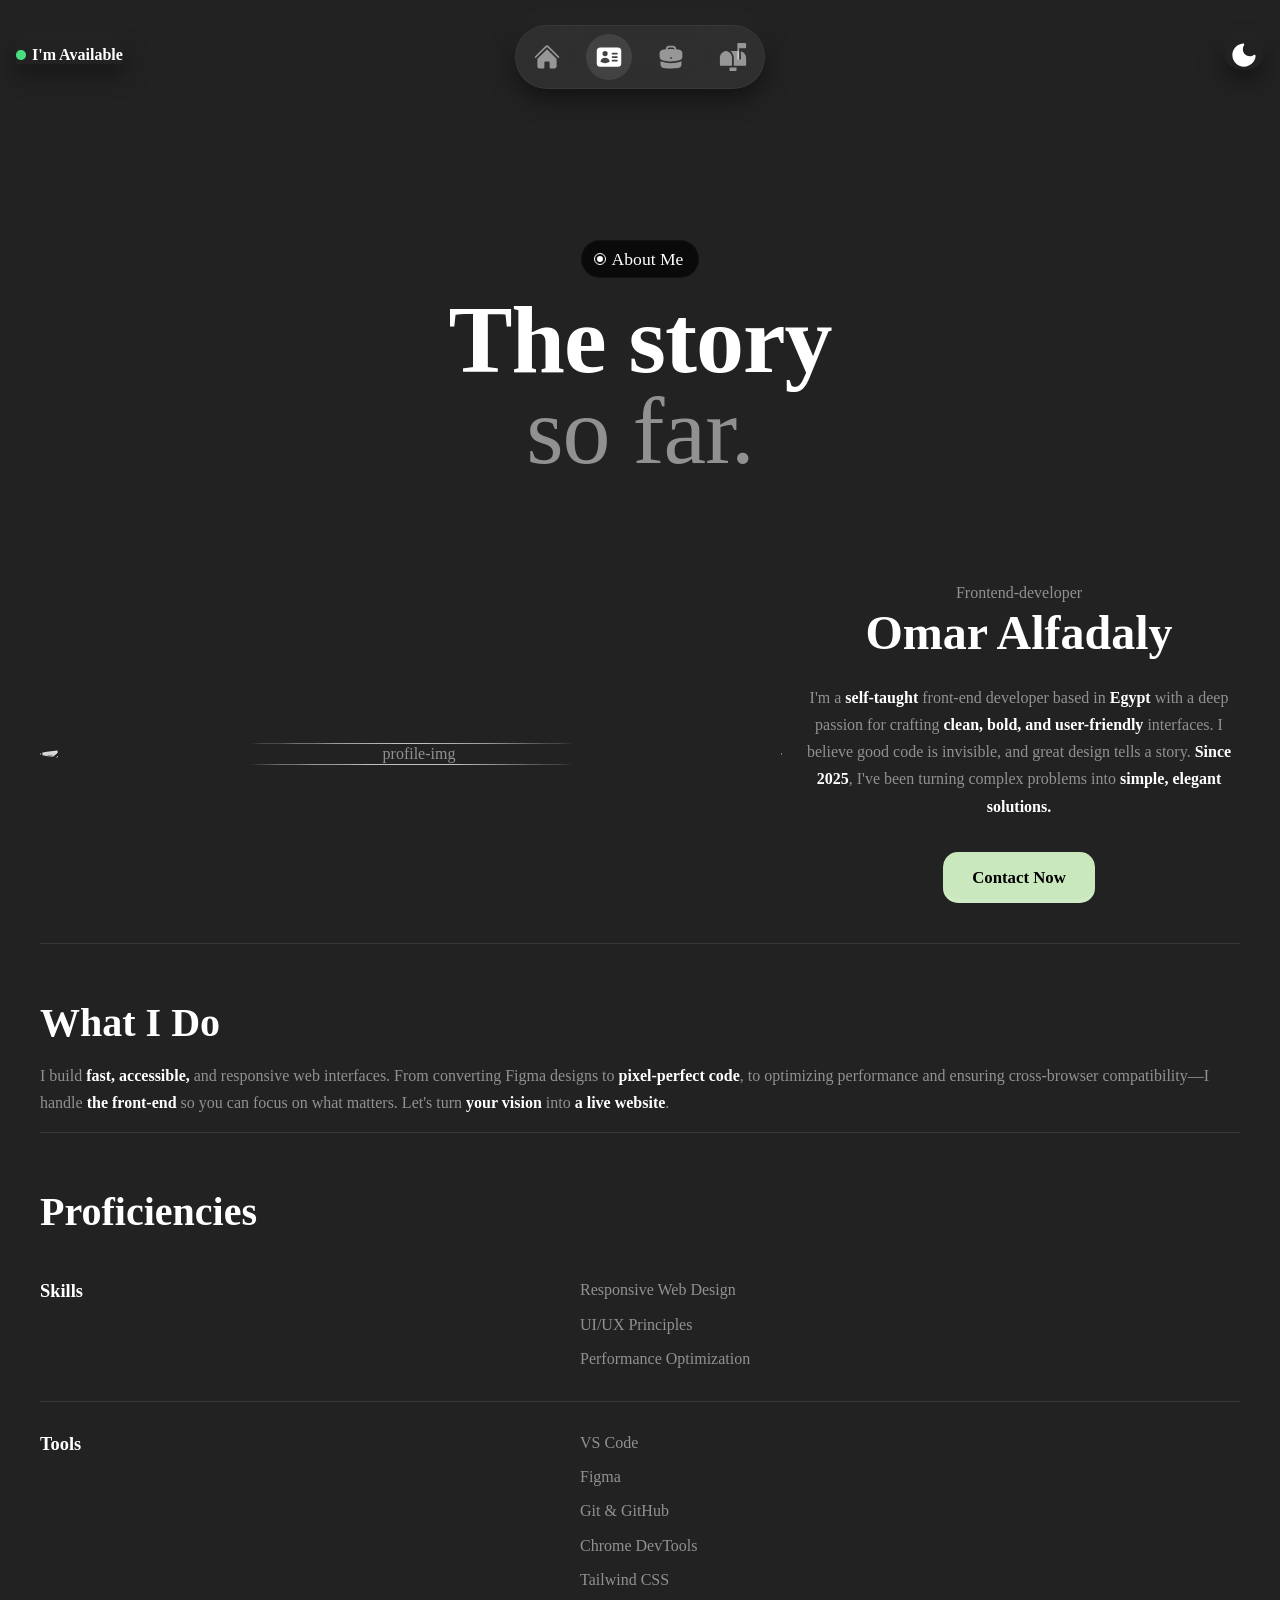
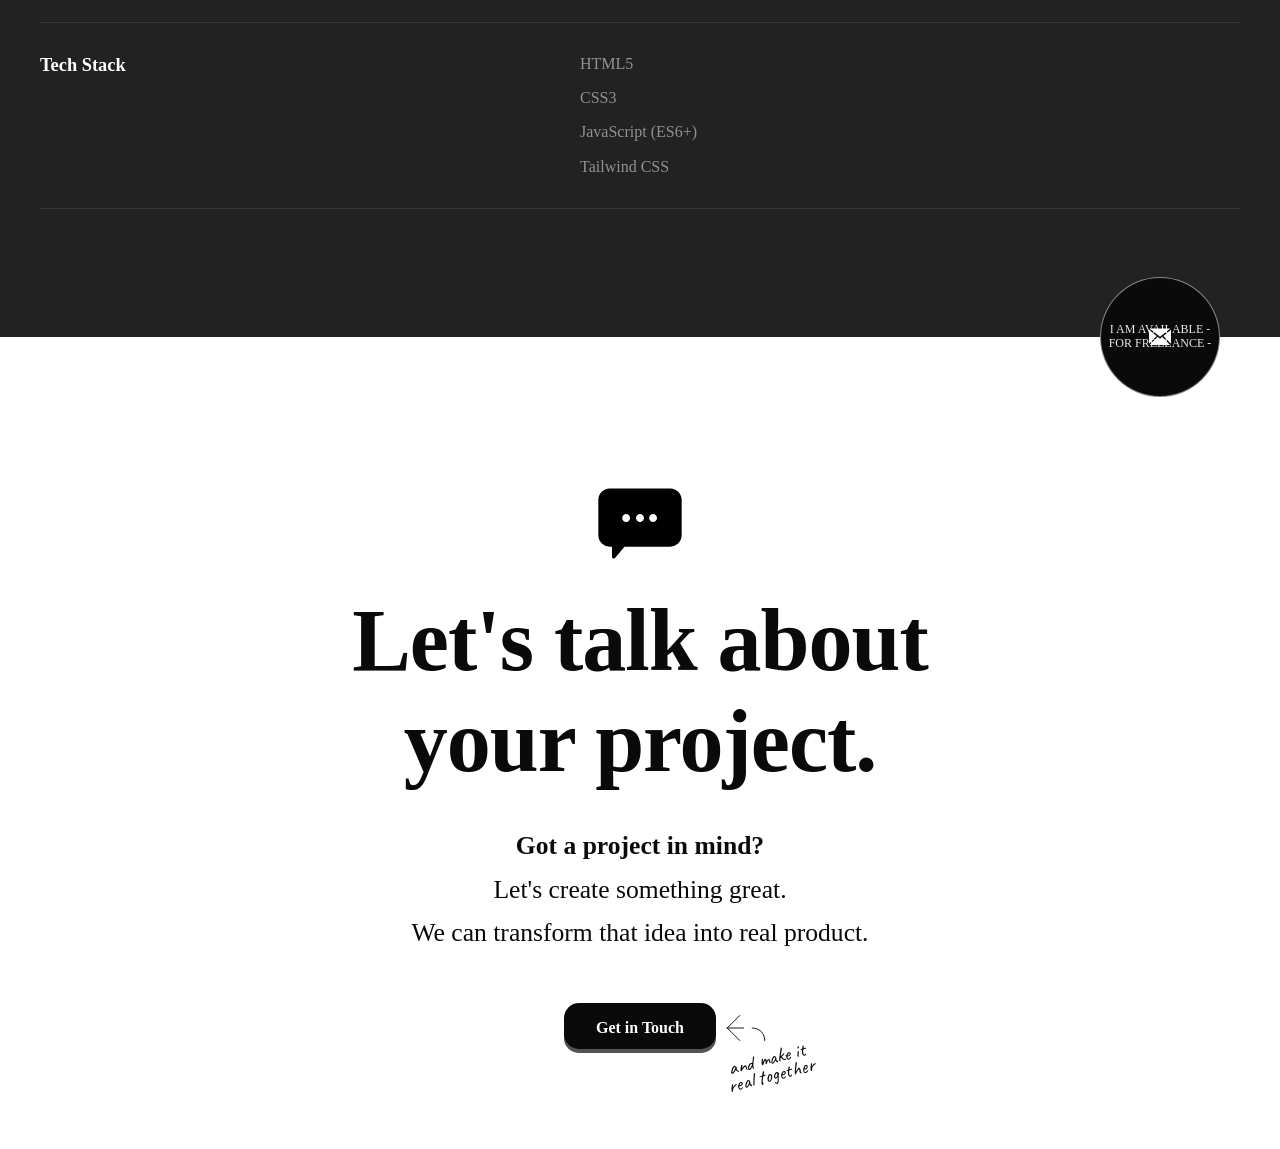
==== commit 34b667a5: "update" ====
--- a/about.html
+++ b/about.html
@@ -138,8 +138,10 @@
       <div class="container">
         <div class="bio">
           <div class="pro-img">
-            <div>
+            <div class="inner-holder">
+              <div>
               <img src="Images/profile.jpg" alt="profile-img" />
+              </div>
             </div>
           </div>
           <div>
--- a/Css/main.css
+++ b/Css/main.css
@@ -792,7 +792,7 @@
   opacity: 0;
   z-index: 1000;
   transition:
-    transform 0.5s 0.3s cubic-bezier(0.175, 0.885, 0.32, 1.275),
+    transform 0.5s 0.2s cubic-bezier(0.175, 0.885, 0.32, 1.275),
     opacity 0.5s 0.3s ease;
   z-index: 10;
   box-shadow: 0 8px 20px rgba(0, 0, 0, 0.6);
@@ -840,57 +840,12 @@
   overflow: hidden;
 }
 
-.projects .projects-holder .project .project-info .info-row .btn-container {
-  overflow: hidden;
-  height: 20px;
-}
-
-.projects
-  .projects-holder
-  .project
-  .project-info
-  .info-row
-  .btn-container
-  .btn
-  > div {
-  height: 100%;
-  display: flex;
-  align-items: center;
-  justify-content: space-between;
-  gap: 5px;
-}
-
-.projects
-  .projects-holder
-  .project
-  .project-info
-  .info-row
-  .btn-container
-  .btn
-  > div
-  > svg {
-  color: white;
-  animation: arrow-right 0.3s infinite;
-}
-
-.projects
-  .projects-holder
-  .project
-  .project-info
-  .info-row
-  .btn-container
-  .btn {
-  height: fit-content;
-}
-
-.projects
-  .projects-holder
-  .project
-  .project-info
-  .info-row
-  .btn-container
-  .primary-btn {
-  color: white;
+
+@media (max-width: 809px) {
+  .projects .projects-holder .project .project-info .info-row .btn-container .btn {
+    background-color: rgba(255, 255, 255, 0.1);
+    border-radius: 40px;
+  }
 }
 
 .projects
@@ -913,14 +868,7 @@
   .project-info
   .info-row
   .desc-container
-  .desc-primary,
-.projects
-  .projects-holder
-  .project
-  .project-info
-  .info-row
-  .btn-container
-  .primary-btn {
+  .desc-primary {
   display: block;
   margin: 0;
   font-size: 1rem;
@@ -948,14 +896,7 @@
   .project-info
   .info-row
   .desc-container
-  .desc-secondary,
-.projects
-  .projects-holder
-  .project
-  .project-info
-  .info-row
-  .btn-container
-  .secondary-btn {
+  .desc-secondary {
   display: block;
   margin: 0;
   font-size: 1rem;
@@ -985,14 +926,7 @@
     .project-info
     .info-row
     .desc-container
-    .desc-primary,
-  .projects
-    .projects-holder
-    .project:hover
-    .project-info
-    .info-row
-    .btn-container
-    .primary-btn {
+    .desc-primary {
     transform: translateY(-14px);
   }
   .projects
@@ -1015,28 +949,23 @@
     .project-info
     .info-row
     .desc-container
-    .desc-secondary,
-  .projects
-    .projects-holder
-    .project:hover
-    .project-info
-    .info-row
-    .btn-container
-    .secondary-btn {
+    .desc-secondary {
     transform: translateY(-18px);
   }
 }
-/* 
-.projects .projects-holder .project .review {
+
+@media (max-width: 809px) {
+  .projects .projects-holder .project .project-info .info-row .review-btn {
   padding: 6px;
   border-radius: 6px;
   margin: 0;
   background-color: #222222;
   color: white;
-} */
-
-@media (min-width: 768px) {
-  .projects .projects-holder .project .review {
+}
+}
+
+@media (min-width: 810px) {
+.projects .projects-holder .project .project-info .info-row .review-btn {
     display: none;
   }
 }
@@ -1137,17 +1066,28 @@
   opacity: 0;
 }
 
-@media (min-width: 768px) {
+@media (min-width: 810px) {
   .about .bio {
     display: flex;
     align-items: center;
     justify-content: space-between;
     gap: 1rem;
   }
-  .about .bio .pro-img,
+  
+  .about .bio .pro-img {
+    flex-basis: 25%;
+  }
+  
   .about .bio > div {
     flex: 1;
   }
+  
+  .about .bio .pro-img .inner.holder {
+    width: 200px;
+    height: 200px;
+    margin: 0 auto;
+  }
+
 }
 
 .about .about-main-header,
@@ -1162,8 +1102,14 @@
 }
 
 .about .bio .pro-img {
-  width: fit-content;
-  height: fit-content;
+ width: 25%;
+ height: 25%;
+ margin: 0 auto;
+}
+
+.about .bio .pro-img .inner.holder {
+    width: 200px;
+  height: 200px;
   margin: 0 auto 2rem;
   padding: 1.25rem;
   background-color: #444444;
@@ -1172,7 +1118,7 @@
   border-radius: 50%;
 }
 
-.about .bio .pro-img > div {
+.about .bio .pro-img .inner.holder > div {
   width: 180px;
   height: 180px;
   overflow: hidden;
@@ -1674,6 +1620,6 @@
 
 @keyframes arrow-right {
   to {
-    transform: rotate(90deg) translateY(10px);
-  }
-}
+    transform:  translateX(5px);
+  }
+}
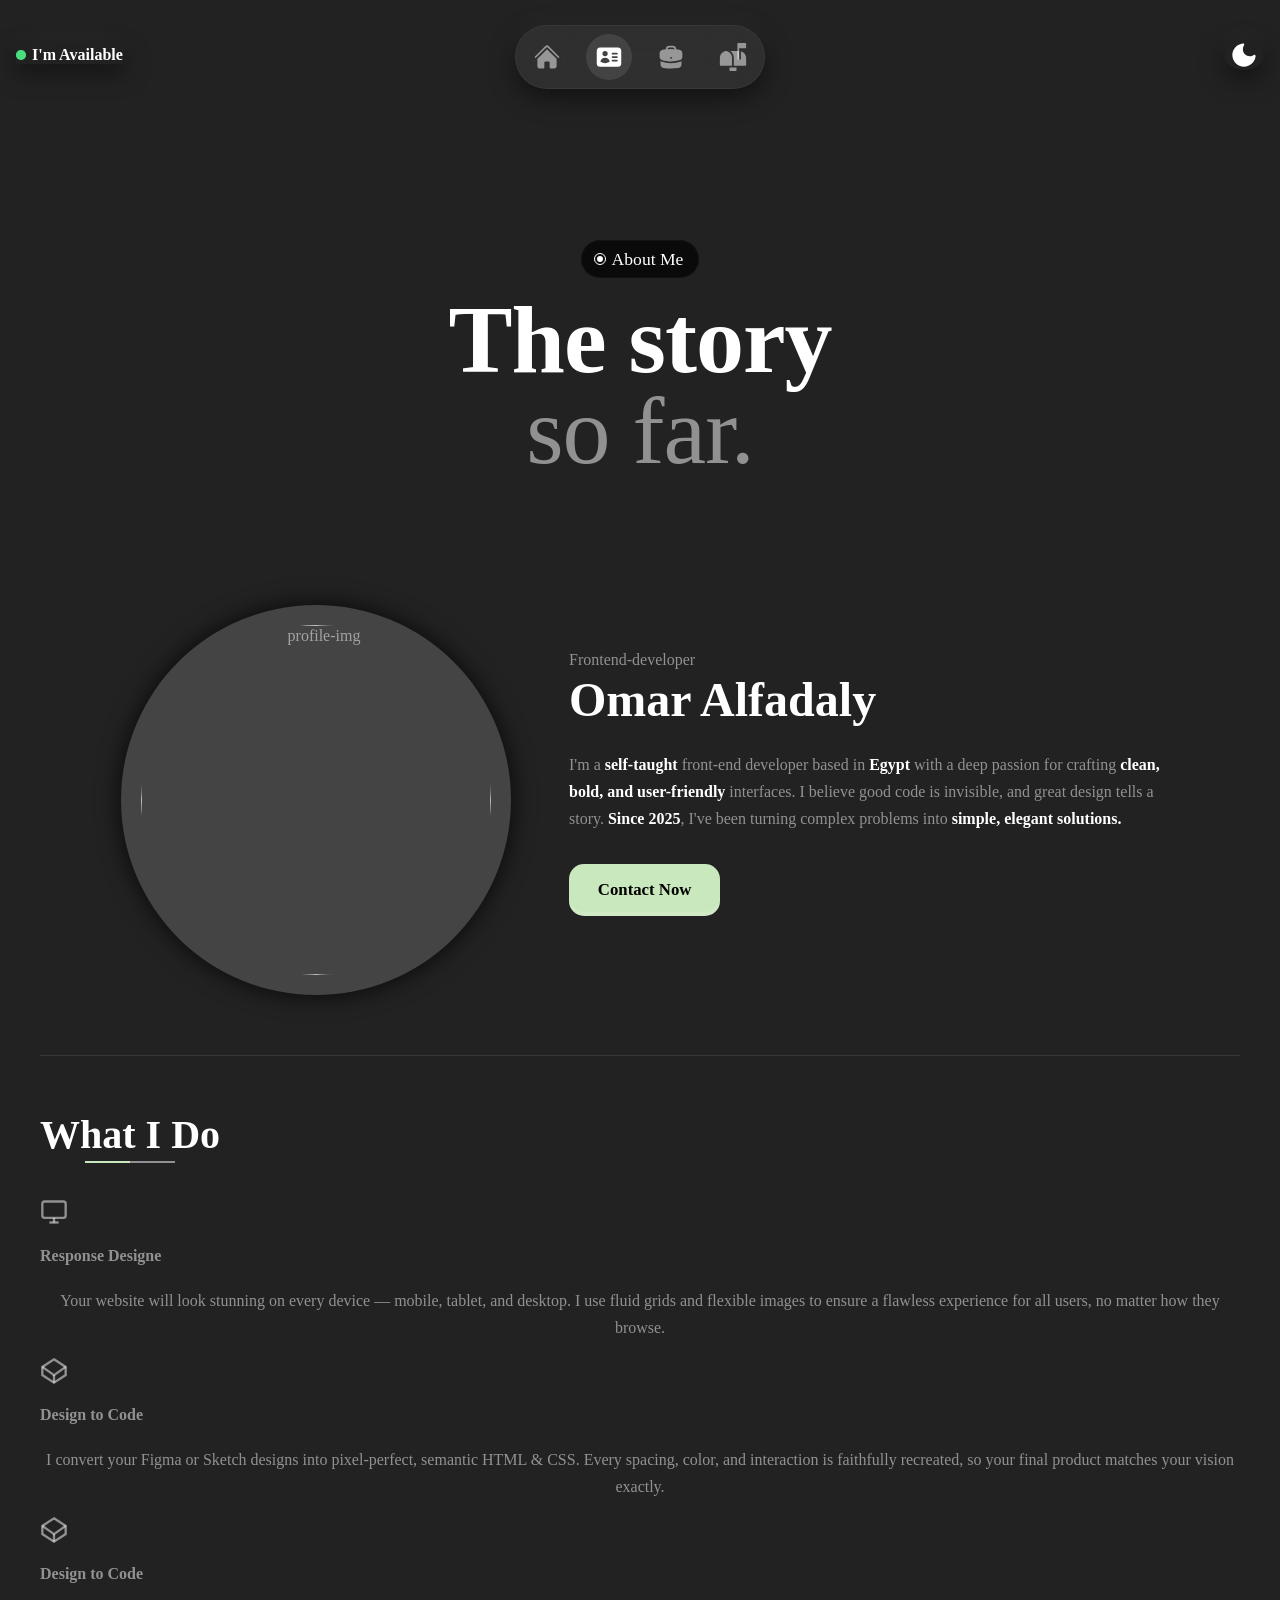
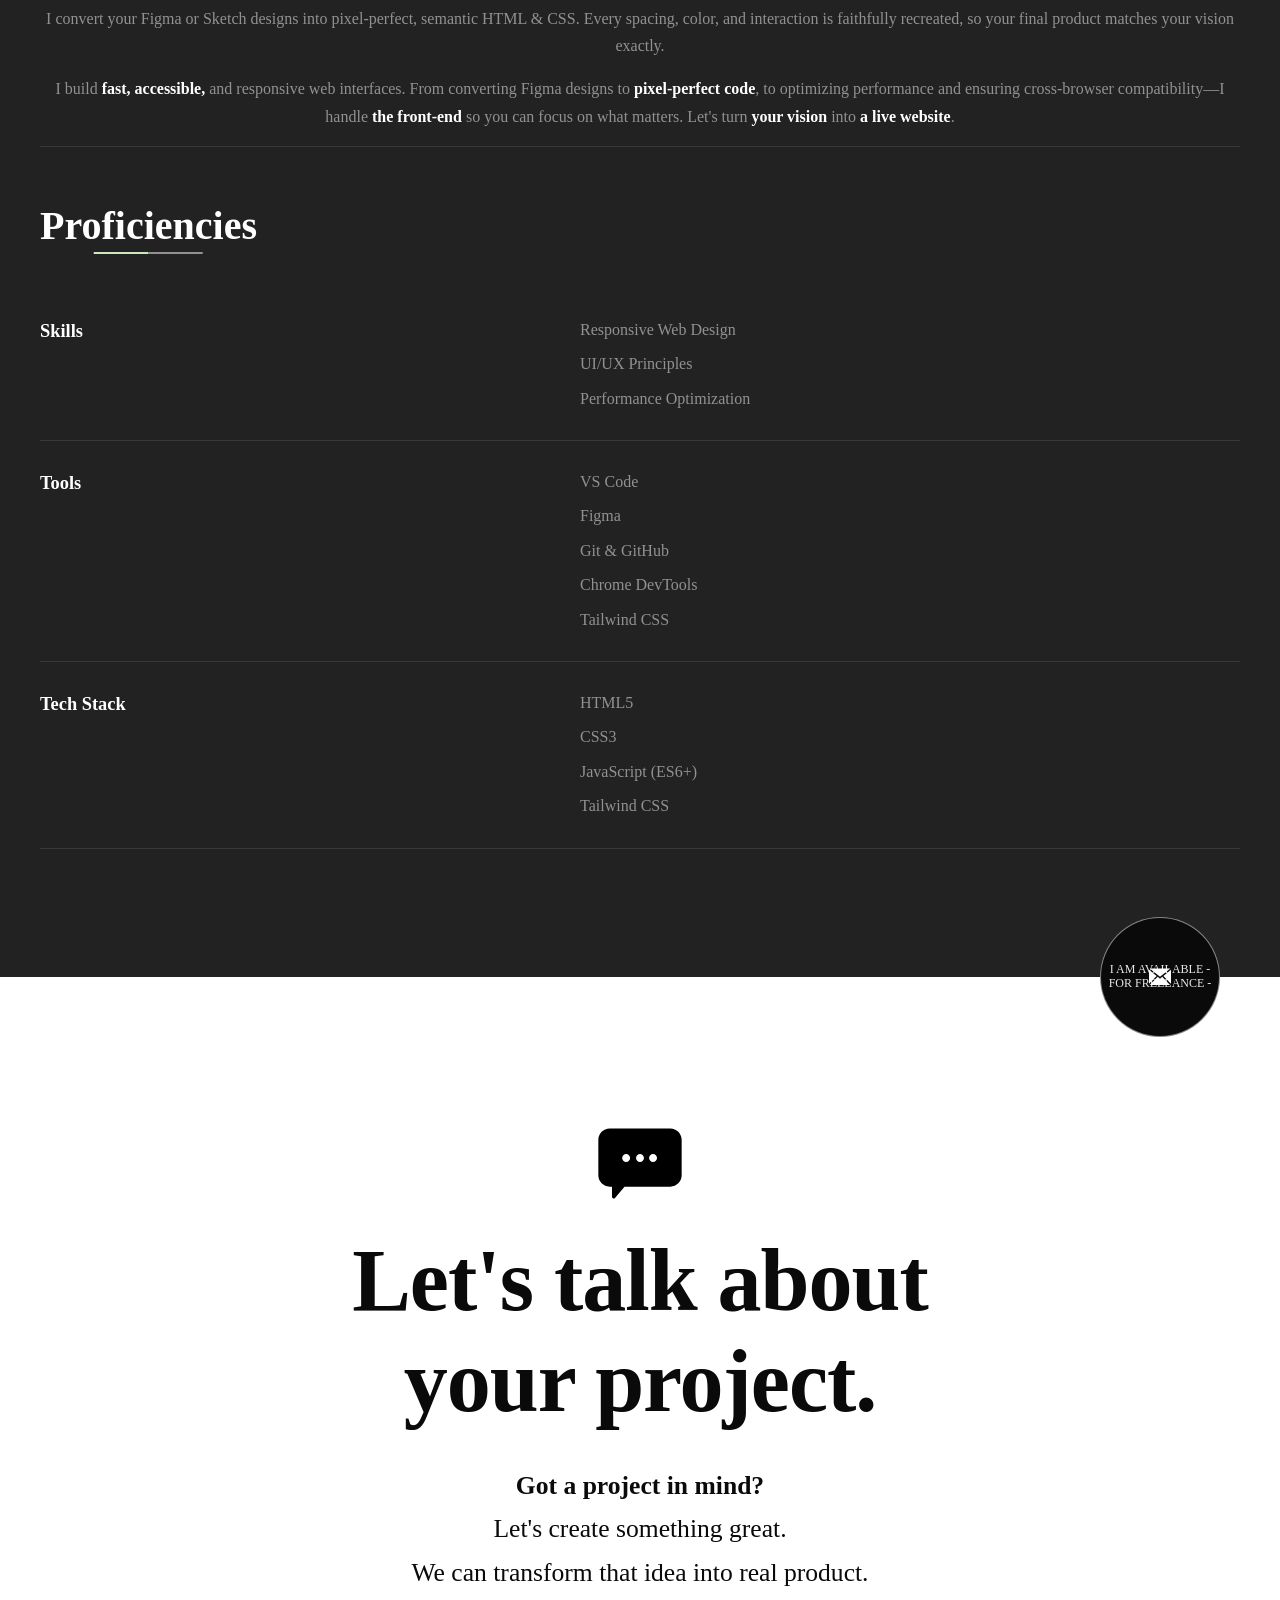
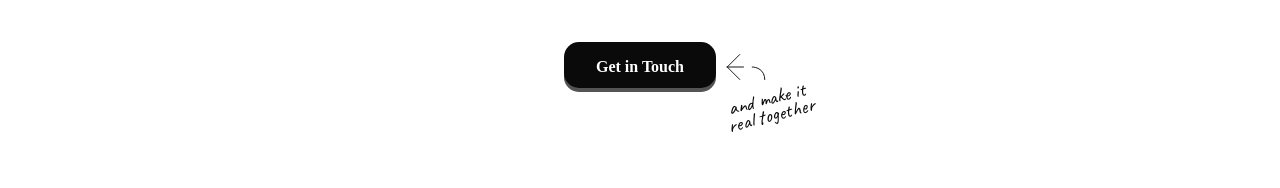
==== commit 749827be: "update" ====
--- a/about.html
+++ b/about.html
@@ -164,6 +164,81 @@
         </div>
         <div class="what-ido">
           <h3>What I Do</h3>
+          <div class="services-grid">
+            <div class="service-card">
+              <div class="icon-holder">
+                               <svg
+                  class="service-icon"
+                  viewBox="0 0 24 24"
+                  fill="none"
+                  stroke="currentColor"
+                  stroke-width="2"
+                >
+                  <rect x="2" y="3" width="20" height="14" rx="2" />
+                  <line x1="8" y1="21" x2="16" y2="21" />
+                  <line x1="12" y1="17" x2="12" y2="21" />
+                </svg>
+              </div>
+              <div class="info-holder">
+                <h4>Response Designe</h4>
+                <p>
+                  Your website will look stunning on every device — mobile,
+                  tablet, and desktop. I use fluid grids and flexible images to
+                  ensure a flawless experience for all users, no matter how they
+                  browse.
+                </p>
+              </div>
+              
+            </div>
+          <div class="service-card">
+              <div class="icon-holder">
+                <svg
+                  class="service-icon"
+                  viewBox="0 0 24 24"
+                  fill="none"
+                  stroke="currentColor"
+                  stroke-width="2"
+                >
+                  <polygon
+                    points="12 2 22 8.5 22 15.5 12 22 2 15.5 2 8.5 12 2"
+                  />
+                  <line x1="12" y1="22" x2="12" y2="15.5" />
+                  <polyline points="22 8.5 12 15.5 2 8.5" />
+                </svg>
+                <h4>Design to Code</h4>
+                <p>
+                  I convert your Figma or Sketch designs into pixel‑perfect,
+                  semantic HTML & CSS. Every spacing, color, and interaction is
+                  faithfully recreated, so your final product matches your
+                  vision exactly.
+                </p>
+              </div>
+            </div>
+                      <div class="service-card">
+              <div class="icon-holder">
+                <svg
+                  class="service-icon"
+                  viewBox="0 0 24 24"
+                  fill="none"
+                  stroke="currentColor"
+                  stroke-width="2"
+                >
+                  <polygon
+                    points="12 2 22 8.5 22 15.5 12 22 2 15.5 2 8.5 12 2"
+                  />
+                  <line x1="12" y1="22" x2="12" y2="15.5" />
+                  <polyline points="22 8.5 12 15.5 2 8.5" />
+                </svg>
+                <h4>Design to Code</h4>
+                <p>
+                  I convert your Figma or Sketch designs into pixel‑perfect,
+                  semantic HTML & CSS. Every spacing, color, and interaction is
+                  faithfully recreated, so your final product matches your
+                  vision exactly.
+                </p>
+              </div>
+            </div>
+          </div>
           <p>
             I build <strong>fast, accessible,</strong> and responsive web
             interfaces. From converting Figma designs to
--- a/Css/main.css
+++ b/Css/main.css
@@ -704,6 +704,10 @@
   }
 }
 
+.projects .headers-holder {
+  overflow-x: hidden;
+}
+
 .projects > .container {
   display: flex;
   flex-direction: column;
@@ -733,14 +737,8 @@
   .projects .projects-holder {
     position: relative;
     display: grid;
-    grid-template-columns: 1fr;
+    grid-template-columns: repeat(2, 1fr);
     gap: 0.5rem;
-  }
-}
-
-@media (min-width: 1110px) {
-  .projects .projects-holder {
-    grid-template-columns: repeat(2, 1fr);
   }
 }
 
@@ -763,6 +761,11 @@
   .projects .projects-holder .project {
     position: static;
     margin-bottom: 0;
+  }
+}
+
+@media (min-width: 1200px) {
+  .projects .projects-holder .project {
     transition: all 0.75s cubic-bezier(0.2, 0.9, 0.4, 1.2);
   }
 
@@ -798,7 +801,7 @@
   box-shadow: 0 8px 20px rgba(0, 0, 0, 0.6);
 }
 
-@media (min-width: 768px) {
+@media (min-width: 1200px) {
   .projects .projects-holder .project:hover .img > a {
     transform: translate(-50%, -50%) scale(1);
     opacity: 1;
@@ -812,7 +815,7 @@
   transition: all 0.75s cubic-bezier(0.2, 0.9, 0.4, 1.2);
 }
 
-@media (min-width: 810px) {
+@media (min-width: 1200px) {
   .projects .projects-holder .project:hover img {
     transform: scale(1.05);
     filter: blur(2.5px);
@@ -838,14 +841,6 @@
 .projects .projects-holder .project .project-info .info-row .desc-container {
   height: 18.5px;
   overflow: hidden;
-}
-
-
-@media (max-width: 809px) {
-  .projects .projects-holder .project .project-info .info-row .btn-container .btn {
-    background-color: rgba(255, 255, 255, 0.1);
-    border-radius: 40px;
-  }
 }
 
 .projects
@@ -905,7 +900,7 @@
   color: var(--color-bg-secondary);
 }
 
-@media (min-width: 810px) {
+@media (min-width: 1200px) {
   .projects
     .projects-holder
     .project:hover
@@ -954,31 +949,19 @@
   }
 }
 
-@media (max-width: 809px) {
+@media (max-width: 1199px) {
   .projects .projects-holder .project .project-info .info-row .review-btn {
-  padding: 6px;
-  border-radius: 6px;
-  margin: 0;
-  background-color: #222222;
-  color: white;
-}
-}
-
-@media (min-width: 810px) {
-.projects .projects-holder .project .project-info .info-row .review-btn {
+    padding: 6px;
+    border-radius: 6px;
+    margin: 0;
+    background-color: #222222;
+    color: white;
+  }
+}
+
+@media (min-width: 1200px) {
+  .projects .projects-holder .project .project-info .info-row .review-btn {
     display: none;
-  }
-}
-
-@media (min-width: 1200px) {
-  .projects .projects-holder .project .review .git-code {
-    background-color: var(--color-bg-tertiary);
-    color: white;
-  }
-
-  .projects .projects-holder .project .review .live-demo {
-    background-color: var(--color-effect);
-    color: black;
   }
 }
 
@@ -1070,24 +1053,23 @@
   .about .bio {
     display: flex;
     align-items: center;
-    justify-content: space-between;
-    gap: 1rem;
-  }
-  
-  .about .bio .pro-img {
-    flex-basis: 25%;
-  }
-  
+    justify-content: center;
+    gap: 3rem;
+  }
+
   .about .bio > div {
     flex: 1;
   }
-  
-  .about .bio .pro-img .inner.holder {
-    width: 200px;
-    height: 200px;
-    margin: 0 auto;
-  }
-
+
+  .about .bio > div:first-child {
+    max-width: 410px;
+    max-height: 410px;
+  }
+
+  .about .bio > div:last-child {
+    max-width: 600px;
+    text-align: left;
+  }
 }
 
 .about .about-main-header,
@@ -1098,18 +1080,30 @@
 
 .about h3 {
   font-size: 2.5rem;
-  margin: 0 0 0.875rem;
-}
-
-.about .bio .pro-img {
- width: 25%;
- height: 25%;
- margin: 0 auto;
-}
-
-.about .bio .pro-img .inner.holder {
-    width: 200px;
-  height: 200px;
+  position: relative;
+  width: fit-content;
+}
+
+.about h3:before {
+  content: "";
+  position: absolute;
+  left: 50%;
+  transform: translateX(-50%);
+  bottom: -5px;
+  width: 50%;
+  height: 2px;
+  background: linear-gradient(to right, var(--color-effect) 50%, var(--color-text-tertiary) 50%);
+}
+
+@media (max-width: 809px) {
+  .about h3 {
+    margin: 0 auto 0.875rem;
+  }
+}
+
+.about .bio .pro-img .inner-holder {
+  width: 240px;
+  height: 240px;
   margin: 0 auto 2rem;
   padding: 1.25rem;
   background-color: #444444;
@@ -1118,15 +1112,23 @@
   border-radius: 50%;
 }
 
-.about .bio .pro-img .inner.holder > div {
-  width: 180px;
-  height: 180px;
+@media (min-width: 568px) {
+  .about .bio .pro-img .inner-holder {
+    width: 320px;
+    height: 320px;
+  }
+}
+
+@media (min-width: 768px) {
+  .about .bio .pro-img .inner-holder {
+    width: 390px;
+    height: 390px;
+  }
+}
+
+.about .bio .pro-img .inner-holder > div {
   overflow: hidden;
   border-radius: 50%;
-  text-align: center;
-  display: flex;
-  align-items: center;
-  justify-content: center;
 }
 
 .about .bio .pro-img img {
@@ -1135,7 +1137,6 @@
   border-radius: 50%;
   object-fit: cover;
   object-position: 0 17.5%;
-  filter: grayscale(100%);
   transition: all 0.5s ease-in-out;
 }
 
@@ -1153,6 +1154,13 @@
   left: 50%;
   top: -12px;
   transform: translate(-50%, -50%);
+}
+
+@media (min-width: 810px) {
+  .about .bio .header > span {
+    left: 0;
+    transform: translateY(-50%);
+  }
 }
 
 .about .bio .header > span:first-of-type {
@@ -1184,10 +1192,22 @@
   width: fit-content;
   font-weight: 700;
   font-size: 1.05rem;
+  transition: all 0.2s ease-in-out;
+}
+
+@media (min-width: 810px) {
+  .about .bio div > a {
+    margin: 2rem 0;
+  }
+
+  .about .bio div > a:hover {
+    background-color: white;
+  }
 }
 
 .about .what-ido p {
   line-height: var(--main-line-height, 1.7);
+  text-align: center;
 }
 
 .proficiencies > div {
@@ -1620,6 +1640,6 @@
 
 @keyframes arrow-right {
   to {
-    transform:  translateX(5px);
-  }
-}
+    transform: translateX(5px);
+  }
+}
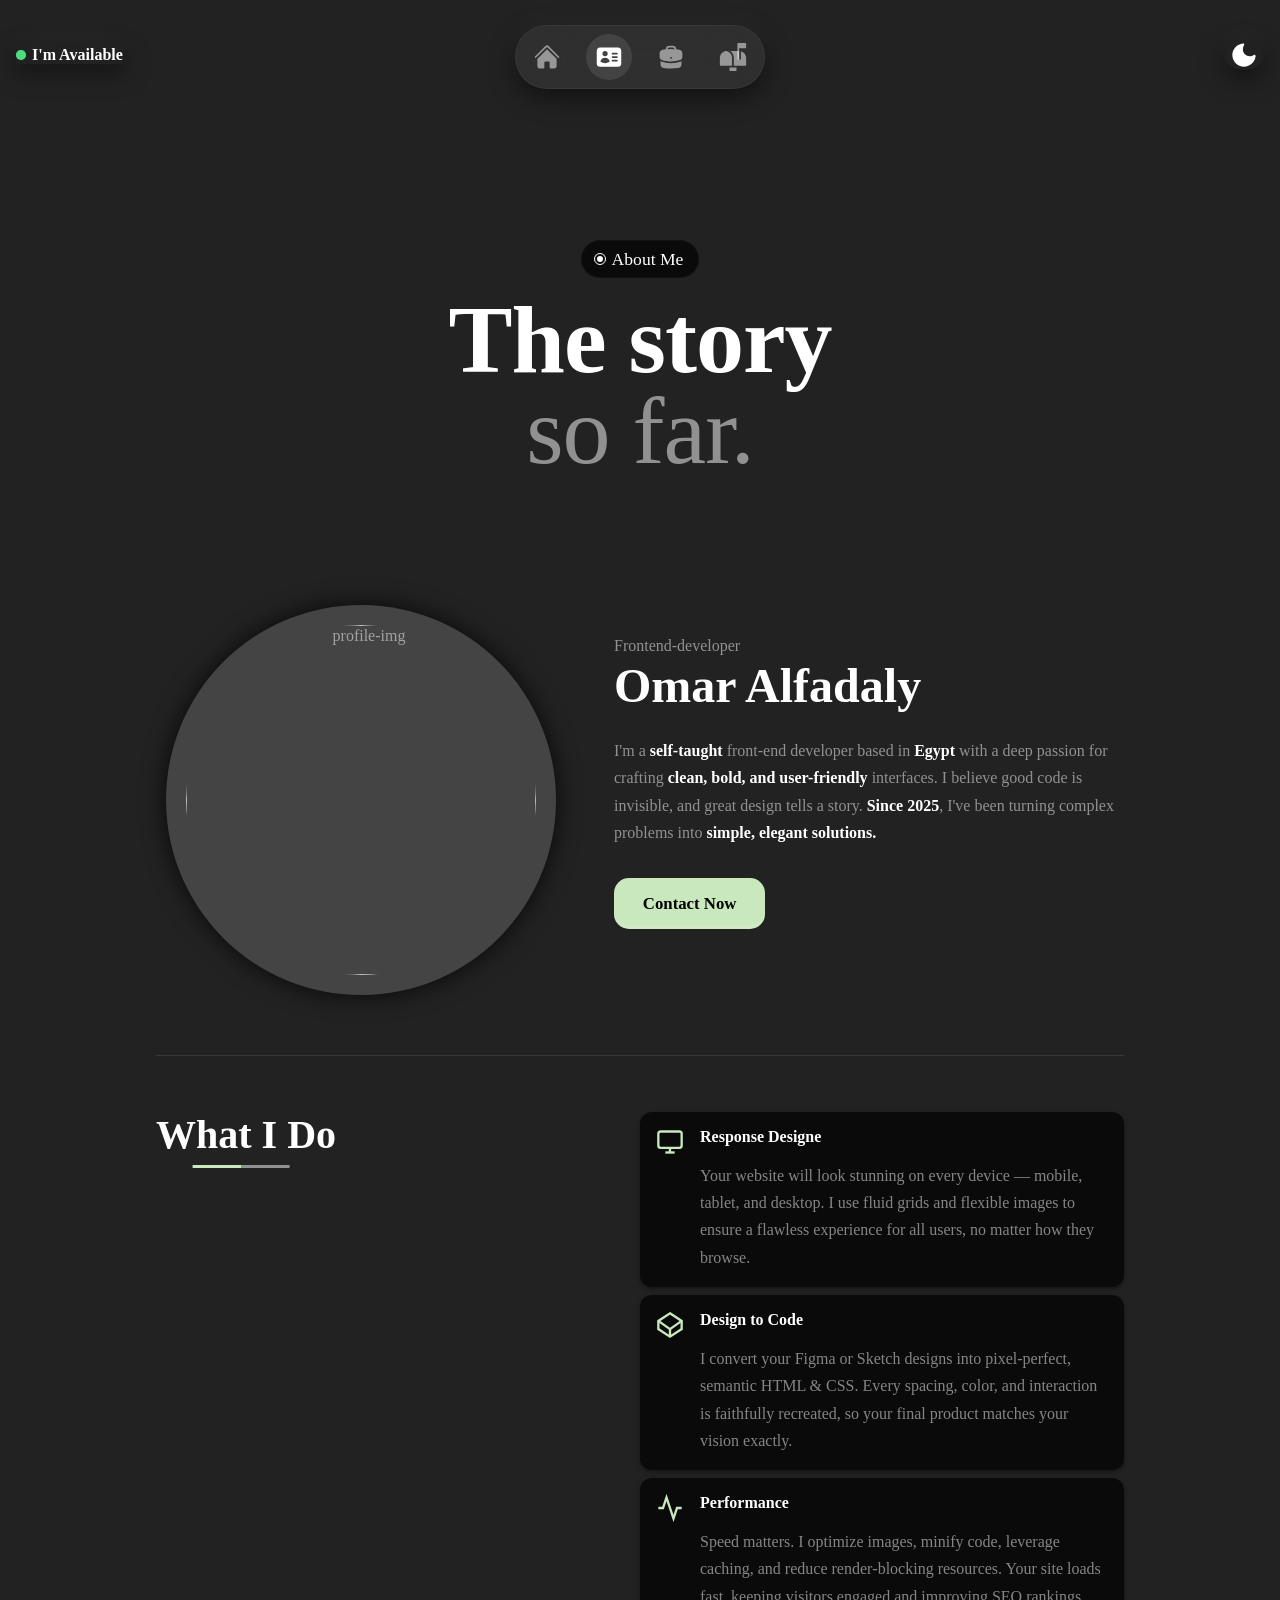
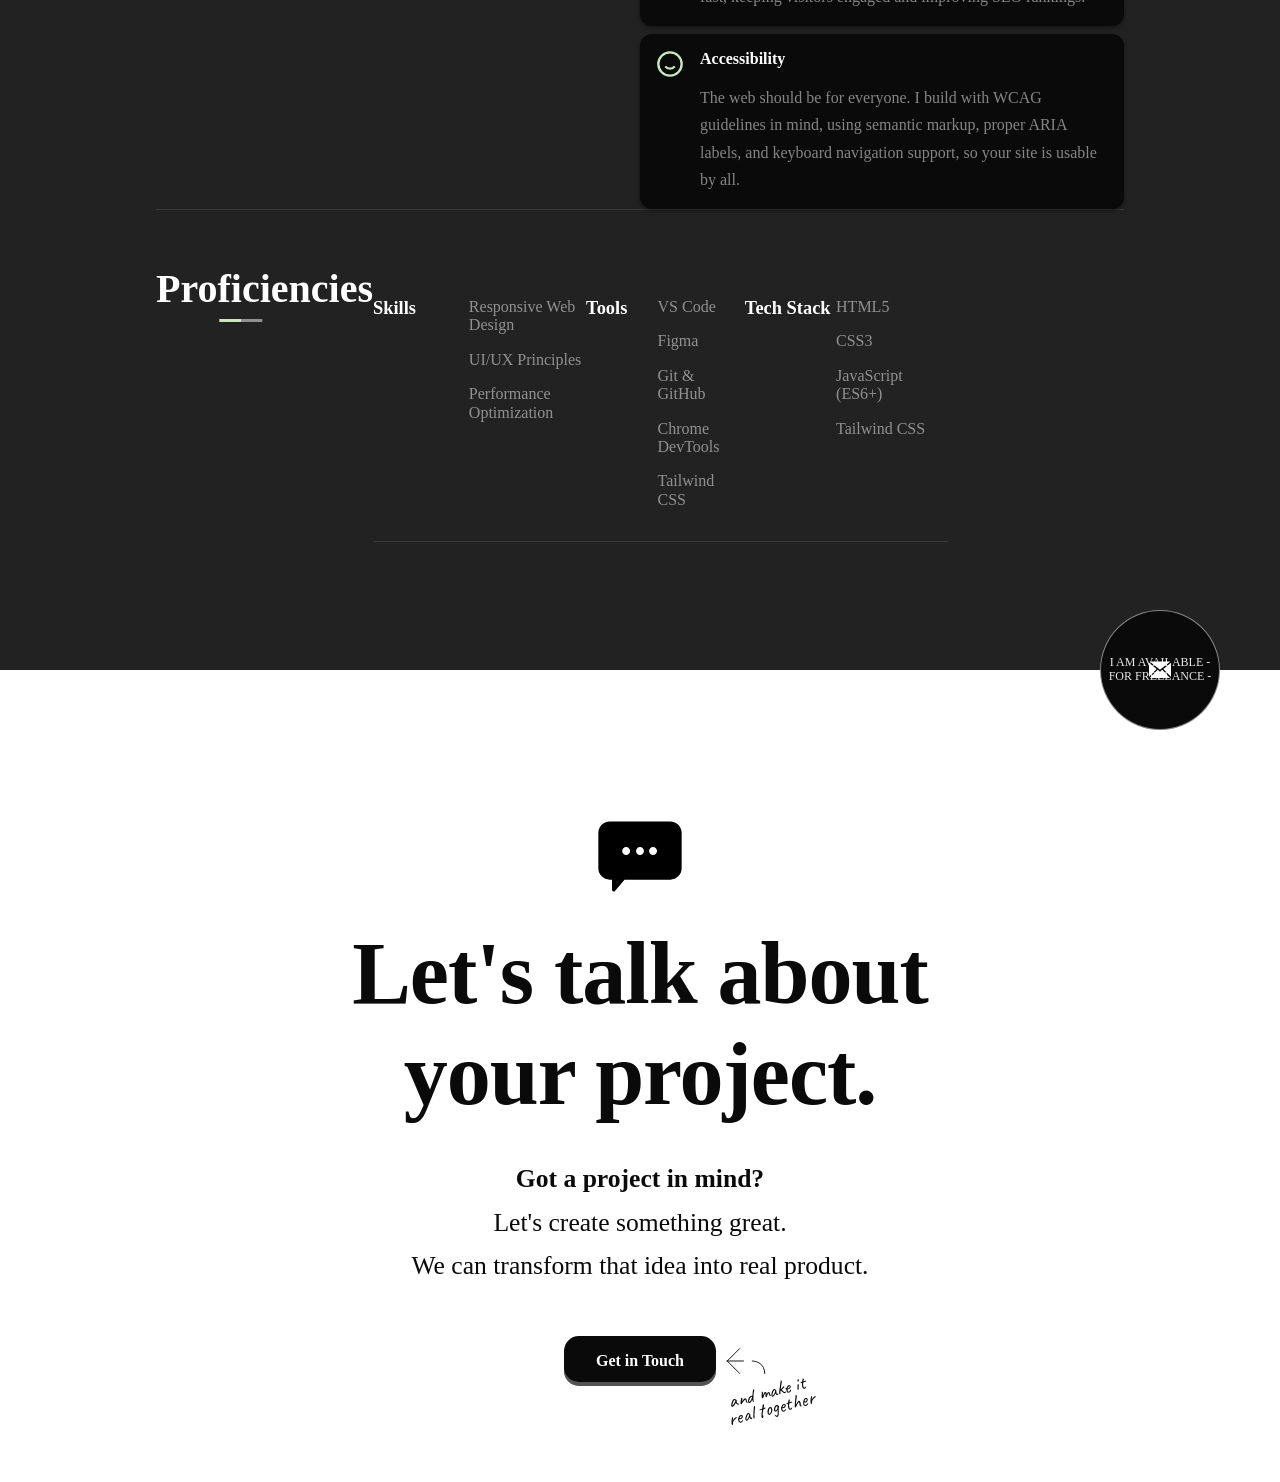
==== commit cfff4f4c: "edit what i do on phone screens" ====
--- a/about.html
+++ b/about.html
@@ -140,7 +140,7 @@
           <div class="pro-img">
             <div class="inner-holder">
               <div>
-              <img src="Images/profile.jpg" alt="profile-img" />
+                <img src="Images/profile.jpg" alt="profile-img" />
               </div>
             </div>
           </div>
@@ -167,7 +167,7 @@
           <div class="services-grid">
             <div class="service-card">
               <div class="icon-holder">
-                               <svg
+                <svg
                   class="service-icon"
                   viewBox="0 0 24 24"
                   fill="none"
@@ -188,9 +188,8 @@
                   browse.
                 </p>
               </div>
-              
-            </div>
-          <div class="service-card">
+            </div>
+            <div class="service-card">
               <div class="icon-holder">
                 <svg
                   class="service-icon"
@@ -205,6 +204,8 @@
                   <line x1="12" y1="22" x2="12" y2="15.5" />
                   <polyline points="22 8.5 12 15.5 2 8.5" />
                 </svg>
+              </div>
+              <div class="info-holder">
                 <h4>Design to Code</h4>
                 <p>
                   I convert your Figma or Sketch designs into pixel‑perfect,
@@ -214,7 +215,7 @@
                 </p>
               </div>
             </div>
-                      <div class="service-card">
+            <div class="service-card">
               <div class="icon-holder">
                 <svg
                   class="service-icon"
@@ -223,23 +224,44 @@
                   stroke="currentColor"
                   stroke-width="2"
                 >
-                  <polygon
-                    points="12 2 22 8.5 22 15.5 12 22 2 15.5 2 8.5 12 2"
-                  />
-                  <line x1="12" y1="22" x2="12" y2="15.5" />
-                  <polyline points="22 8.5 12 15.5 2 8.5" />
-                </svg>
-                <h4>Design to Code</h4>
+                  <polyline points="22 12 18 12 15 21 9 3 6 12 2 12" />
+                </svg>
+              </div>
+              <div class="info-holder">
+                <h4>Performance</h4>
                 <p>
-                  I convert your Figma or Sketch designs into pixel‑perfect,
-                  semantic HTML & CSS. Every spacing, color, and interaction is
-                  faithfully recreated, so your final product matches your
-                  vision exactly.
+                  Speed matters. I optimize images, minify code, leverage
+                  caching, and reduce render‑blocking resources. Your site loads
+                  fast, keeping visitors engaged and improving SEO rankings.
                 </p>
               </div>
             </div>
-          </div>
-          <p>
+            <div class="service-card">
+              <div class="icon-holder">
+                <svg
+                  class="service-icon"
+                  viewBox="0 0 24 24"
+                  fill="none"
+                  stroke="currentColor"
+                  stroke-width="2"
+                >
+                  <circle cx="12" cy="12" r="10" />
+                  <path d="M8 14s1.5 2 4 2 4-2 4-2" />
+                  <line x1="9" y1="9" x2="9.01" y2="9" />
+                  <line x1="15" y1="9" x2="15.01" y2="9" />
+                </svg>
+              </div>
+              <div class="info-holder">
+                <h4>Accessibility</h4>
+                <p>
+                  The web should be for everyone. I build with WCAG guidelines
+                  in mind, using semantic markup, proper ARIA labels, and
+                  keyboard navigation support, so your site is usable by all.
+                </p>
+              </div>
+            </div>
+          </div>
+          <!-- <p>
             I build <strong>fast, accessible,</strong> and responsive web
             interfaces. From converting Figma designs to
             <strong>pixel-perfect code</strong>, to optimizing performance and
@@ -247,7 +269,7 @@
             <strong>the front-end</strong> so you can focus on what matters.
             Let's turn <strong>your vision</strong> into
             <strong>a live website</strong>.
-          </p>
+          </p> -->
         </div>
         <div class="proficiencies">
           <h3>Proficiencies</h3>
--- a/Css/main.css
+++ b/Css/main.css
@@ -1034,6 +1034,12 @@
   padding-bottom: 8rem;
 }
 
+@media (min-width: 810px) {
+  .about > .container {
+    max-width: 1000px;
+  }
+}
+
 .about .container > div:not(:last-child) {
   margin-bottom: 3.5rem;
   border-bottom: 1px solid rgba(255, 255, 255, 0.1);
@@ -1050,8 +1056,11 @@
 }
 
 @media (min-width: 810px) {
+  .about .container > div {
+    display: flex;
+  }
+
   .about .bio {
-    display: flex;
     align-items: center;
     justify-content: center;
     gap: 3rem;
@@ -1082,22 +1091,13 @@
   font-size: 2.5rem;
   position: relative;
   width: fit-content;
-}
-
-.about h3:before {
-  content: "";
-  position: absolute;
-  left: 50%;
-  transform: translateX(-50%);
-  bottom: -5px;
-  width: 50%;
-  height: 2px;
-  background: linear-gradient(to right, var(--color-effect) 50%, var(--color-text-tertiary) 50%);
-}
-
-@media (max-width: 809px) {
+  height: fit-content;
+  margin: 2.5rem auto;
+}
+
+@media (min-width: 810px) {
   .about h3 {
-    margin: 0 auto 0.875rem;
+    margin: 0;
   }
 }
 
@@ -1205,9 +1205,75 @@
   }
 }
 
-.about .what-ido p {
+@media (min-width: 810px) {
+  .about .what-ido {
+    display: flex;
+  }
+  .about .what-ido h3,
+  .about .what-ido > div {
+    flex: 1;
+  }
+}
+
+.about h3:before {
+  content: "";
+  position: absolute;
+  left: 50%;
+  transform: translateX(-50%);
+  bottom: -10px;
+  width: 50%;
+  height: 2px;
+  background: linear-gradient(
+    to right,
+    var(--color-effect) 50%,
+    var(--color-text-tertiary) 50%
+  );
+}
+
+@media (min-width: 810px) {
+  .about h3:before {
+    left: 85px;
+    transform: translateX(-50%);
+    width: 20%;
+    height: 3px;
+  }
+}
+
+.about .what-ido .services-grid {
+  display: grid;
+  grid-template-columns: repeat(auto-fill, minmax(275px, 1fr));
+  gap: 0.5rem;
+}
+
+@media (min-width: 810px) {
+  .about .what-ido .services-grid {
+    display: flex;
+    flex-direction: column;
+    gap: 0.5rem;
+  }
+}
+
+.about .what-ido .services-grid .service-card {
+  display: flex;
+  gap: 1rem;
+  background-color: var(--color-bg-secondary);
+  padding: 1rem;
+  border-radius: 12px;
+  box-shadow: var(--shadow-sm);
+}
+
+.about .what-ido .services-grid .service-card svg {
+  color: var(--color-effect);
+}
+
+.about .what-ido .services-grid .service-card h4 {
+  margin: 0 0 1rem;
+  color: white;
+}
+
+.about .what-ido .services-grid .service-card p {
+  margin: 0;
   line-height: var(--main-line-height, 1.7);
-  text-align: center;
 }
 
 .proficiencies > div {
